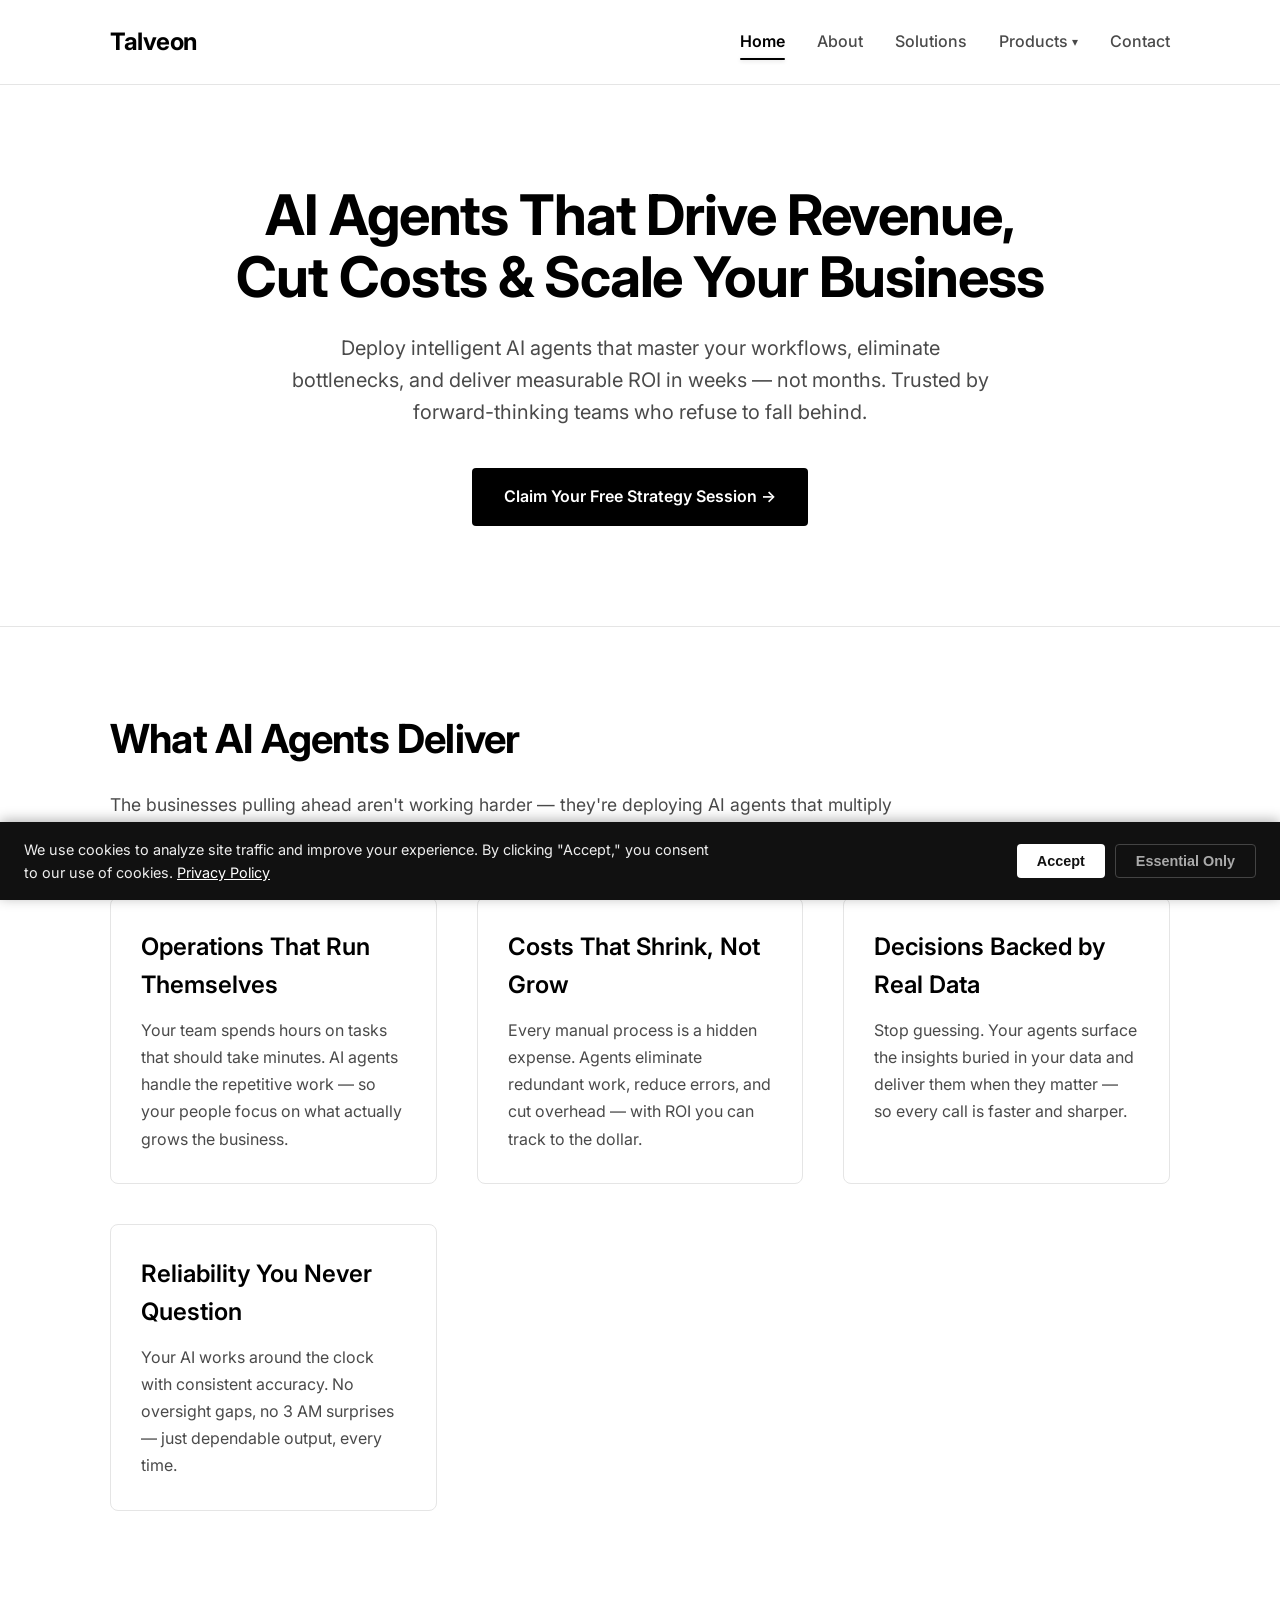
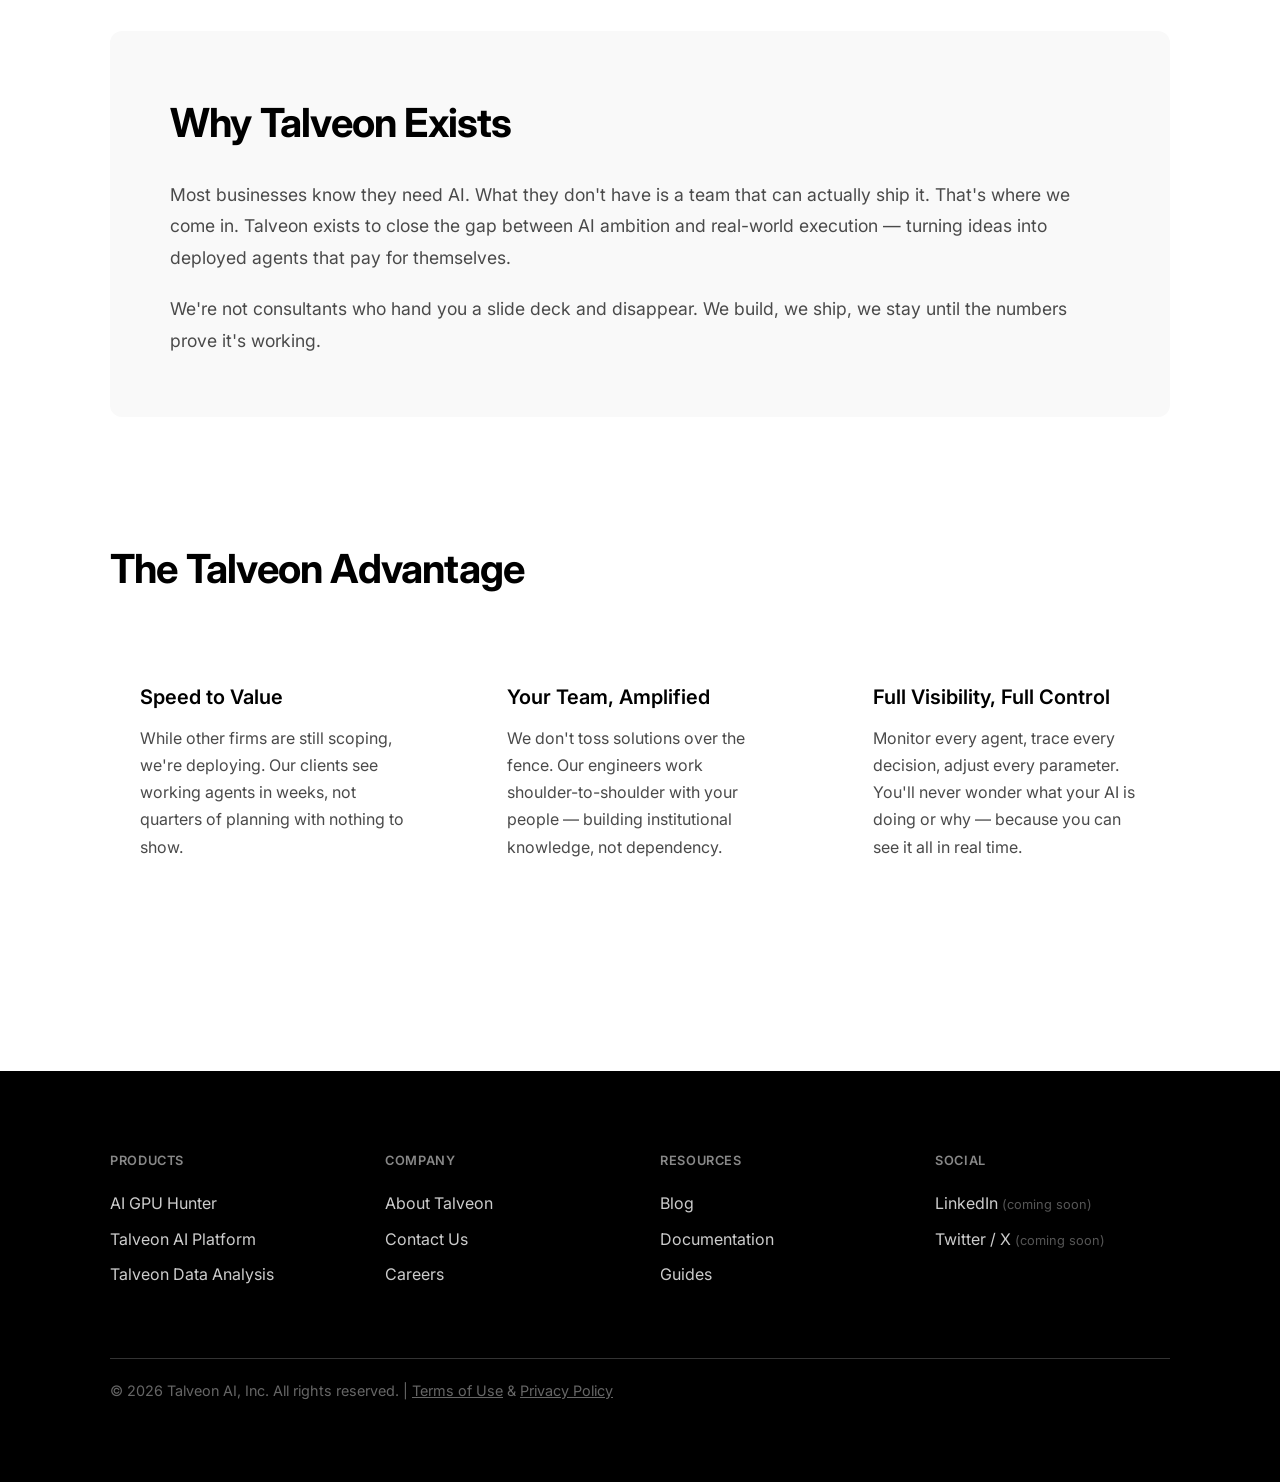
==== index.html @ 8ed1abbb "Pre-copy-rewrite backup: de-duped content, animated nav indicator, dropdown fix, font alignment fix" ====
<!DOCTYPE html>
<html lang="en">
<head>
    <meta charset="UTF-8">
    <meta name="viewport" content="width=device-width, initial-scale=1.0">
    <meta name="theme-color" content="#000000">
    <meta name="color-scheme" content="light">
    <meta name="description" content="Talveon AI builds and deploys intelligent AI agents that automate your workflows, reduce costs, and help your business grow faster.">
    <title>AI Agents for Your Business | Talveon AI</title>

    <!-- Canonical -->
    <link rel="canonical" href="https://talveon.com/">

    <!-- Favicon -->
    <link rel="icon" href="data:image/svg+xml,<svg xmlns='http://www.w3.org/2000/svg' viewBox='0 0 32 32'><rect width='32' height='32' rx='4' fill='%23000'/><text x='50%25' y='72%25' text-anchor='middle' font-family='Inter,sans-serif' font-size='22' font-weight='700' fill='%23fff'>T</text></svg>">

    <!-- Open Graph -->
    <meta property="og:title" content="AI Agents for Your Business | Talveon AI">
    <meta property="og:description" content="Talveon AI builds and deploys intelligent AI agents that automate your workflows, reduce costs, and help your business grow faster.">
    <meta property="og:type" content="website">
    <meta property="og:url" content="https://talveon.com/">
    <meta property="og:image" content="https://talveon.com/og-image.png">
    <meta property="og:site_name" content="Talveon AI">

    <!-- Twitter Card -->
    <meta name="twitter:card" content="summary_large_image">
    <meta name="twitter:title" content="AI Agents for Your Business | Talveon AI">
    <meta name="twitter:description" content="Talveon AI builds and deploys intelligent AI agents that automate your workflows, reduce costs, and help your business grow faster.">
    <meta name="twitter:image" content="https://talveon.com/og-image.png">

    <!-- Fonts (non-blocking) -->
    <link rel="preconnect" href="https://fonts.googleapis.com">
    <link rel="preconnect" href="https://fonts.gstatic.com" crossorigin>
    <link href="https://fonts.googleapis.com/css2?family=Inter:wght@400;500;600;700&display=swap" rel="stylesheet" media="print" onload="this.media='all'">
    <noscript><link href="https://fonts.googleapis.com/css2?family=Inter:wght@400;500;600;700&display=swap" rel="stylesheet"></noscript>

    <link rel="stylesheet" href="styles.css">

    <!-- Schema.org JSON-LD -->
    <script type="application/ld+json">
    {
        "@context": "https://schema.org",
        "@type": "Organization",
        "name": "Talveon AI",
        "url": "https://talveon.com",
        "description": "Talveon AI builds and deploys intelligent AI agents for small and medium-sized businesses.",
        "contactPoint": {
            "@type": "ContactPoint",
            "email": "info@talveon.com",
            "contactType": "customer service"
        },
        "sameAs": [
            "https://linkedin.com/company/talveon",
            "https://x.com/talveon"
        ]
    }
    </script>

    <!-- Google Analytics -->
    <script async src="https://www.googletagmanager.com/gtag/js?id=G-KY8V36QDVS"></script>
    <script>
        window.dataLayer = window.dataLayer || [];
        function gtag(){dataLayer.push(arguments);}
        gtag('js', new Date());
        gtag('config', 'G-KY8V36QDVS');
    </script>
</head>
<body>
    <!-- Navigation -->
    <nav class="navbar">
        <div class="container">
            <div class="nav-wrapper">
                <a class="logo" href="/">Talveon</a>
                <button class="hamburger" id="hamburger" aria-label="Toggle menu" aria-expanded="false">
                    <span></span>
                    <span></span>
                    <span></span>
                </button>
                <ul class="nav-menu" id="nav-menu">
                    <li><a class="active" href="/">Home</a></li>
                    <li><a href="/about">About</a></li>
                    <li><a href="/services">Solutions</a></li>
                    <li class="dropdown">
                        <a href="#" class="dropdown-toggle">Products <span class="dropdown-arrow">▾</span></a>
                        <ul class="dropdown-menu">
                            <li><a href="https://gpuhunter.app" target="_blank" rel="noopener noreferrer">AI GPU Hunter ↗</a></li>
                        </ul>
                    </li>
                    <li><a href="/contact">Contact</a></li>
                </ul>
            </div>
        </div>
    </nav>

    <!-- Hero Section -->
    <header class="hero">
        <div class="container">
            <h1 class="hero-title">AI Agents That Drive Revenue,<br>Cut Costs &amp; Scale Your Business</h1>
            <p class="hero-subtitle">Deploy intelligent AI agents that master your workflows, eliminate bottlenecks, and deliver measurable ROI in weeks — not months. Trusted by forward-thinking teams who refuse to fall behind.</p>
            <a class="cta-button" href="https://calendly.com/jnester-talveon/new-meeting" target="_blank" rel="noopener noreferrer">Claim Your Free Strategy Session →</a>
        </div>
    </header>

    <!-- Main Content -->
    <main class="container">
        <!-- Solutions Section -->
        <section class="section">
            <h2>What AI Agents Deliver</h2>
            <p class="section-intro">The businesses pulling ahead aren't working harder — they're deploying AI agents that multiply what their teams can do.</p>

            <div class="grid">
                <div class="card">
                    <h3>Operations That Run Themselves</h3>
                    <p>Your team spends hours on tasks that should take minutes. AI agents handle the repetitive work — so your people focus on what actually grows the business.</p>
                </div>
                <div class="card">
                    <h3>Costs That Shrink, Not Grow</h3>
                    <p>Every manual process is a hidden expense. Agents eliminate redundant work, reduce errors, and cut overhead — with ROI you can track to the dollar.</p>
                </div>
                <div class="card">
                    <h3>Decisions Backed by Real Data</h3>
                    <p>Stop guessing. Your agents surface the insights buried in your data and deliver them when they matter — so every call is faster and sharper.</p>
                </div>
                <div class="card">
                    <h3>Reliability You Never Question</h3>
                    <p>Your AI works around the clock with consistent accuracy. No oversight gaps, no 3 AM surprises — just dependable output, every time.</p>
                </div>
            </div>
        </section>

        <!-- About Section -->
        <section class="about-section">
            <h2>Why Talveon Exists</h2>
            <p>Most businesses know they need AI. What they don't have is a team that can actually ship it. That's where we come in. Talveon exists to close the gap between AI ambition and real-world execution — turning ideas into deployed agents that pay for themselves.</p>
            <p>We're not consultants who hand you a slide deck and disappear. We build, we ship, we stay until the numbers prove it's working.</p>
        </section>

        <!-- Value Delivery Section -->
        <section class="section">
            <h2>The Talveon Advantage</h2>
            <div class="grid">
                <div class="value-card">
                    <h4>Speed to Value</h4>
                    <p>While other firms are still scoping, we're deploying. Our clients see working agents in weeks, not quarters of planning with nothing to show.</p>
                </div>
                <div class="value-card">
                    <h4>Your Team, Amplified</h4>
                    <p>We don't toss solutions over the fence. Our engineers work shoulder-to-shoulder with your people — building institutional knowledge, not dependency.</p>
                </div>
                <div class="value-card">
                    <h4>Full Visibility, Full Control</h4>
                    <p>Monitor every agent, trace every decision, adjust every parameter. You'll never wonder what your AI is doing or why — because you can see it all in real time.</p>
                </div>
            </div>
        </section>
    </main>

    <!-- Footer -->
    <footer class="footer">
        <div class="container">
            <div class="footer-grid">
                <div class="footer-col">
                    <h4>Products</h4>
                    <ul>
                        <li><a href="https://gpuhunter.app" target="_blank" rel="noopener noreferrer">AI GPU Hunter</a></li>
                        <li><a href="/services">Talveon AI Platform</a></li>
                        <li><a href="/services">Talveon Data Analysis</a></li>
                    </ul>
                </div>
                <div class="footer-col">
                    <h4>Company</h4>
                    <ul>
                        <li><a href="/about">About Talveon</a></li>
                        <li><a href="/contact">Contact Us</a></li>
                        <li><a href="#">Careers</a></li>
                    </ul>
                </div>
                <div class="footer-col">
                    <h4>Resources</h4>
                    <ul>
                        <li><a href="#">Blog</a></li>
                        <li><a href="#">Documentation</a></li>
                        <li><a href="#">Guides</a></li>
                    </ul>
                </div>
                <div class="footer-col">
                    <h4>Social</h4>
                    <ul>
                        <li><span style="color:#ccc;">LinkedIn</span> <span style="color:#555;font-size:0.8em;">(coming soon)</span></li>
                        <li><span style="color:#ccc;">Twitter / X</span> <span style="color:#555;font-size:0.8em;">(coming soon)</span></li>
                    </ul>
                </div>
            </div>
            <div class="footer-bottom">
                &copy; 2026 Talveon AI, Inc. All rights reserved. | <a href="#" style="color:#666;">Terms of Use</a> &amp; <a href="/privacy-policy" style="color:#666;">Privacy Policy</a>
            </div>
        </div>
    </footer>

    <script>
        // Hamburger menu toggle
        const hamburger = document.getElementById('hamburger');
        const navMenu = document.getElementById('nav-menu');

        hamburger.addEventListener('click', () => {
            const isOpen = hamburger.classList.toggle('open');
            navMenu.classList.toggle('open');
            hamburger.setAttribute('aria-expanded', isOpen);
        });

        // Mobile: tap dropdown toggle to open/close
        document.querySelectorAll('.dropdown-toggle').forEach(toggle => {
            toggle.addEventListener('click', (e) => {
                e.preventDefault();
                const dropdown = toggle.closest('.dropdown');
                const isOpen = dropdown.classList.toggle('open');
                // Close other dropdowns
                document.querySelectorAll('.dropdown').forEach(d => {
                    if (d !== dropdown) d.classList.remove('open');
                });
            });
        });
        // Close dropdown when clicking outside
        document.addEventListener('click', (e) => {
            if (!e.target.closest('.dropdown')) {
                document.querySelectorAll('.dropdown').forEach(d => d.classList.remove('open'));
            }
        });

        // Scroll animations
        const observer = new IntersectionObserver((entries) => {
            entries.forEach(entry => {
                if (entry.isIntersecting) {
                    entry.target.classList.add('visible');
                }
            });
        }, { threshold: 0.1 });

        document.querySelectorAll('.card, .value-card, .about-section').forEach(el => {
            el.classList.add('fade-in');
            observer.observe(el);
        });
    </script>
    <!-- Cookie Consent Banner -->
    <div id="cookie-banner" style="display:none;position:fixed;bottom:0;left:0;right:0;background:#111;color:#eee;padding:16px 24px;z-index:9999;align-items:center;justify-content:space-between;flex-wrap:wrap;gap:12px;font-size:0.9rem;box-shadow:0 -2px 12px rgba(0,0,0,0.3);">
        <p style="margin:0;max-width:700px;line-height:1.6;">We use cookies to analyze site traffic and improve your experience. By clicking "Accept," you consent to our use of cookies. <a href="/privacy-policy" style="color:#fff;text-decoration:underline;">Privacy Policy</a></p>
        <div style="display:flex;gap:10px;flex-shrink:0;">
            <button onclick="acceptCookies()" style="background:#fff;color:#111;border:none;padding:8px 20px;border-radius:4px;font-weight:600;cursor:pointer;font-size:0.9rem;">Accept</button>
            <button onclick="declineCookies()" style="background:transparent;color:#aaa;border:1px solid #444;padding:8px 20px;border-radius:4px;font-weight:600;cursor:pointer;font-size:0.9rem;">Essential Only</button>
        </div>
    </div>
    <script>
        function acceptCookies() {
            localStorage.setItem('cookie_consent', 'accepted');
            document.getElementById('cookie-banner').style.display = 'none';
        }
        function declineCookies() {
            localStorage.setItem('cookie_consent', 'declined');
            document.getElementById('cookie-banner').style.display = 'none';
        }
        (function() {
            var consent = localStorage.getItem('cookie_consent');
            if (!consent) {
                document.getElementById('cookie-banner').style.display = 'flex';
            }
        })();
    </script>
    <script>
    // Animated nav indicator
    (function() {
        var navMenu = document.getElementById('nav-menu');
        if (!navMenu || window.matchMedia('(max-width: 768px)').matches) return;

        var indicator = document.createElement('span');
        indicator.className = 'nav-indicator';
        navMenu.appendChild(indicator);

        var activeLink = navMenu.querySelector('a.active');
        var navLinks = navMenu.querySelectorAll('li > a:not(.dropdown-toggle)');

        function moveIndicator(el, animate) {
            if (!el) return;
            var menuRect = navMenu.getBoundingClientRect();
            var linkRect = el.getBoundingClientRect();
            if (animate === false) {
                indicator.style.transition = 'none';
                indicator.offsetHeight;
            }
            indicator.style.left = (linkRect.left - menuRect.left) + 'px';
            indicator.style.width = linkRect.width + 'px';
            indicator.style.opacity = '1';
            if (animate === false) {
                indicator.offsetHeight;
                indicator.style.transition = '';
            }
        }

        // Fade in on load
        if (activeLink) {
            moveIndicator(activeLink, false);
            indicator.style.opacity = '0';
            requestAnimationFrame(function() {
                requestAnimationFrame(function() {
                    indicator.style.transition = 'opacity 0.6s ease, left 0.55s cubic-bezier(0.22,0.61,0.36,1), width 0.55s cubic-bezier(0.22,0.61,0.36,1)';
                    indicator.style.opacity = '1';
                    setTimeout(function() {
                        indicator.style.transition = '';
                    }, 600);
                });
            });
        }

        // Hover: slide to hovered link (skip dropdown items)
        navLinks.forEach(function(link) {
            if (link.closest('.dropdown')) return;
            link.addEventListener('mouseenter', function() { moveIndicator(link, true); });
        });

        // Mouse leaves entire nav: return to active
        navMenu.addEventListener('mouseleave', function() {
            if (activeLink) {
                moveIndicator(activeLink, true);
            } else {
                indicator.style.opacity = '0';
            }
        });

        // Click: slide to clicked link, delay navigation
        navLinks.forEach(function(link) {
            if (link.getAttribute('target') === '_blank') return;
            if (link.classList.contains('dropdown-toggle')) return;
            if (link.closest('.dropdown')) return;
            var href = link.getAttribute('href');
            if (!href || href === '#') return;

            link.addEventListener('click', function(e) {
                e.preventDefault();
                moveIndicator(link, true);
                setTimeout(function() { window.location.href = href; }, 400);
            });
        });

        // Recalculate after fonts load (prevents misalignment)
        if (document.fonts && document.fonts.ready) {
            document.fonts.ready.then(function() {
                if (activeLink) moveIndicator(activeLink, false);
            });
        }
        window.addEventListener('load', function() {
            if (activeLink) moveIndicator(activeLink, false);
        });

        // Handle resize: recalculate position
        window.addEventListener('resize', function() {
            if (window.innerWidth <= 768) {
                indicator.style.display = 'none';
            } else {
                indicator.style.display = '';
                if (activeLink) moveIndicator(activeLink, false);
            }
        });
    })();
    </script>
</body>
</html>
---- styles.css ----
/* Reset and Base Styles */
* {
    margin: 0;
    padding: 0;
    box-sizing: border-box;
}

:root {
    --primary-black: #000000;
    --text-gray: #4a4a4a;
    --bg-light: #f9f9f9;
    --border-color: #e5e5e5;
    --white: #ffffff;
}

html {
    overflow-x: hidden; /* prevent horizontal scroll on mobile */
    -webkit-text-size-adjust: 100%; /* prevent iOS font scaling on rotation */
    text-size-adjust: 100%;
}

body {
    font-family: 'Inter', -apple-system, BlinkMacSystemFont, "Segoe UI", Roboto, 'Helvetica Neue', Arial, sans-serif;
    line-height: 1.6;
    color: var(--primary-black);
    background-color: var(--white);
    margin: 0;
    padding: 0;
    overflow-x: hidden;
    overflow-wrap: break-word; /* prevent long words overflowing */
    word-break: break-word;
}

.container {
    max-width: 1100px;
    margin: 0 auto;
    padding: 0 20px;
}

/* ─── Navigation ─────────────────────────────────────────── */
.navbar {
    background-color: var(--white);
    border-bottom: 1px solid var(--border-color);
    position: -webkit-sticky; /* iOS Safari */
    position: sticky;
    top: 0;
    z-index: 100;
}

.nav-wrapper {
    display: flex;
    justify-content: space-between;
    align-items: center;
    padding: 20px 0;
    position: relative;
}

.logo {
    font-size: 1.5rem;
    font-weight: 700;
    color: var(--primary-black);
    text-decoration: none;
    letter-spacing: -0.02em;
}

.nav-menu {
    display: flex;
    list-style: none;
    gap: 2rem;
    align-items: center;
    margin: 0;
    padding: 0;
}

.nav-menu a {
    color: var(--text-gray);
    text-decoration: none;
    font-weight: 500;
    transition: color 0.3s;
    min-height: 44px; /* minimum touch target */
    display: flex;
    align-items: center;
}

.nav-menu a:hover {
    color: var(--primary-black);
}

.nav-menu a.active {
    color: var(--primary-black);
    font-weight: 600;
}

.nav-menu {
    position: relative;
}

.nav-indicator {
    position: absolute;
    bottom: 4px;
    height: 2.5px;
    background: var(--primary-black);
    border-radius: 2px;
    box-shadow: 0 1px 4px rgba(0, 0, 0, 0.15);
    transition: left 0.55s cubic-bezier(0.22, 0.61, 0.36, 1),
                width 0.55s cubic-bezier(0.22, 0.61, 0.36, 1),
                opacity 0.5s ease;
    opacity: 0;
    pointer-events: none;
}

/* ─── Products Dropdown ──────────────────────────────────── */
.dropdown {
    position: relative;
}

.dropdown-toggle {
    display: flex;
    align-items: center;
    gap: 4px;
    cursor: pointer;
}

.dropdown-arrow {
    font-size: 0.75em;
    transition: transform 0.2s ease;
    display: inline-block;
}

.dropdown:hover .dropdown-arrow {
    transform: rotate(180deg);
}

.dropdown-menu {
    display: none;
    position: absolute;
    top: calc(100% + 12px);
    left: 50%;
    transform: translateX(-50%);
    background: var(--white);
    border: 1px solid var(--border-color);
    border-radius: 8px;
    min-width: 200px;
    box-shadow: 0 8px 24px rgba(0, 0, 0, 0.1);
    z-index: 200;
    padding: 8px 0;
    list-style: none;
}

/* Invisible bridge so mouse can travel from trigger to menu */
.dropdown::after {
    content: '';
    position: absolute;
    top: 100%;
    left: 0;
    right: 0;
    height: 16px;
    display: none;
}

.dropdown:hover::after,
.dropdown.open::after {
    display: block;
}

.dropdown:hover .dropdown-menu,
.dropdown.open .dropdown-menu {
    display: block;
}

.dropdown-menu li {
    padding: 0;
}

.dropdown-menu a {
    display: block;
    padding: 10px 18px;
    color: var(--text-gray);
    text-decoration: none;
    font-size: 0.95rem;
    font-weight: 500;
    transition: background 0.2s, color 0.2s;
    white-space: nowrap;
}

.dropdown-menu a:hover {
    background: var(--bg-light);
    color: var(--primary-black);
}

/* ─── Hamburger ──────────────────────────────────────────── */
.hamburger {
    display: none;
    flex-direction: column;
    gap: 5px;
    background: none;
    border: none;
    cursor: pointer;
    padding: 6px 4px;
    z-index: 101;
}

.hamburger span {
    display: block;
    width: 24px;
    height: 2px;
    background: var(--primary-black);
    border-radius: 2px;
    transition: all 0.3s ease;
}

.hamburger.open span:nth-child(1) {
    transform: rotate(45deg) translate(5px, 5px);
}

.hamburger.open span:nth-child(2) {
    opacity: 0;
}

.hamburger.open span:nth-child(3) {
    transform: rotate(-45deg) translate(5px, -5px);
}

/* ─── Hero Section ───────────────────────────────────────── */
.hero {
    padding: 100px 20px;
    text-align: center;
    background-color: var(--white);
    border-bottom: 1px solid var(--border-color);
}

.hero-title {
    font-size: 3.5rem;
    font-weight: 700;
    margin-bottom: 24px;
    letter-spacing: -0.02em;
    line-height: 1.1;
}

.hero-subtitle {
    font-size: 1.25rem;
    color: var(--text-gray);
    max-width: 700px;
    margin: 0 auto 40px;
    line-height: 1.6;
}

/* ─── Buttons ────────────────────────────────────────────── */
.cta-button {
    background: var(--primary-black);
    color: white;
    padding: 16px 32px;
    text-decoration: none;
    border-radius: 4px;
    font-weight: 600;
    display: inline-block;
    transition: opacity 0.3s;
}

.cta-button:hover {
    opacity: 0.8;
}

.btn {
    display: inline-block;
    padding: 12px 30px;
    border-radius: 4px;
    text-decoration: none;
    font-weight: 600;
    transition: opacity 0.3s;
    border: 2px solid transparent;
}

.btn-primary {
    background-color: var(--primary-black);
    color: var(--white);
}

.btn-primary:hover {
    opacity: 0.85;
}

.btn-secondary {
    background-color: transparent;
    color: var(--primary-black);
    border-color: var(--primary-black);
}

.btn-secondary:hover {
    background-color: var(--primary-black);
    color: var(--white);
}

/* ─── Sections ───────────────────────────────────────────── */
.section {
    padding: 80px 0;
}

.section h2 {
    font-size: 2.5rem;
    font-weight: 700;
    margin-bottom: 20px;
    letter-spacing: -0.02em;
}

.section-intro {
    font-size: 1.1rem;
    color: var(--text-gray);
    margin-bottom: 50px;
    max-width: 800px;
}

/* ─── Grid Layout ────────────────────────────────────────── */
.grid {
    display: grid;
    grid-template-columns: repeat(auto-fit, minmax(250px, 1fr));
    gap: 40px;
    margin-top: 50px;
}

/* ─── Cards ──────────────────────────────────────────────── */
.card {
    padding: 30px;
    border: 1px solid var(--border-color);
    border-radius: 8px;
    background: white;
    transition: box-shadow 0.3s, transform 0.3s;
}

.card:hover {
    box-shadow: 0 4px 20px rgba(0, 0, 0, 0.09);
    transform: translateY(-2px);
}

.card h3 {
    margin-top: 0;
    font-size: 1.5rem;
    font-weight: 600;
    margin-bottom: 12px;
}

.card p {
    color: var(--text-gray);
    line-height: 1.7;
}

.value-card {
    padding: 30px;
    border-radius: 8px;
    transition: box-shadow 0.3s, transform 0.3s;
}

.value-card:hover {
    box-shadow: 0 4px 20px rgba(0, 0, 0, 0.09);
    transform: translateY(-2px);
}

.value-card h4 {
    font-size: 1.25rem;
    font-weight: 600;
    margin-bottom: 12px;
}

.value-card p {
    color: var(--text-gray);
    line-height: 1.7;
}

/* ─── About Section ──────────────────────────────────────── */
.about-section {
    background-color: var(--bg-light);
    border-radius: 12px;
    padding: 60px;
    margin: 40px 0;
}

.about-section h2 {
    font-size: 2.5rem;
    font-weight: 700;
    margin-bottom: 24px;
    letter-spacing: -0.02em;
}

.about-section p {
    font-size: 1.1rem;
    color: var(--text-gray);
    line-height: 1.8;
    margin-bottom: 20px;
}

.about-section p:last-child {
    margin-bottom: 0;
}

/* ─── Content Cards ──────────────────────────────────────── */
.content-card {
    background-color: var(--white);
    padding: 2rem;
    border-radius: 8px;
    border: 1px solid var(--border-color);
}

.content-card h3 {
    font-size: 1.5rem;
    margin-bottom: 1rem;
    font-weight: 600;
}

.content-card p {
    color: var(--text-gray);
    line-height: 1.7;
}

/* ─── Form Styles ────────────────────────────────────────── */
.form-group {
    margin-bottom: 1.5rem;
}

.form-group label {
    display: block;
    margin-bottom: 0.5rem;
    font-weight: 600;
    color: var(--primary-black);
}

.form-group input,
.form-group textarea,
.form-group select {
    width: 100%;
    padding: 12px;
    border: 1px solid var(--border-color);
    border-radius: 4px;
    font-size: 16px; /* must be 16px+ to prevent iOS auto-zoom */
    font-family: inherit;
    background-color: var(--white);
    transition: border-color 0.2s;
}

.form-group input,
.form-group textarea {
    -webkit-appearance: none; /* consistent cross-browser rendering */
    appearance: none;
}

/* Custom select arrow for cross-browser consistency */
.form-group select {
    background-image: url("data:image/svg+xml,%3Csvg xmlns='http://www.w3.org/2000/svg' width='12' height='8' viewBox='0 0 12 8'%3E%3Cpath fill='%234a4a4a' d='M6 8L0 0h12z'/%3E%3C/svg%3E");
    background-repeat: no-repeat;
    background-position: right 12px center;
    padding-right: 36px;
    -webkit-appearance: none;
    appearance: none;
    cursor: pointer;
}

.form-group textarea {
    min-height: 150px;
    resize: vertical;
}

.form-group input:focus,
.form-group textarea:focus,
.form-group select:focus {
    outline: none;
    border-color: var(--primary-black);
    box-shadow: 0 0 0 3px rgba(0, 0, 0, 0.06);
}

/* ─── Footer ─────────────────────────────────────────────── */
.footer {
    background: var(--primary-black);
    color: white;
    padding: 80px 0;
    padding-bottom: calc(80px + env(safe-area-inset-bottom)); /* iOS home bar */
    margin-top: 100px;
}

.footer-grid {
    display: grid;
    grid-template-columns: repeat(4, 1fr);
    gap: 40px;
}

.footer-col h4 {
    color: #888;
    text-transform: uppercase;
    font-size: 0.8rem;
    margin-bottom: 20px;
    font-weight: 600;
    letter-spacing: 0.05em;
}

.footer-col ul {
    list-style: none;
    padding: 0;
}

.footer-col li {
    margin-bottom: 10px;
    color: #ccc;
}

.footer-col a {
    color: #ccc;
    text-decoration: none;
    transition: color 0.3s;
}

.footer-col a:hover {
    color: var(--white);
}

.footer-bottom {
    margin-top: 60px;
    padding-top: 20px;
    border-top: 1px solid #333;
    font-size: 0.9rem;
    color: #666;
}

/* ─── Scroll Animations ──────────────────────────────────── */
.fade-in {
    opacity: 0;
    transform: translateY(24px);
    transition: opacity 0.6s ease, transform 0.6s ease;
}

.fade-in.visible {
    opacity: 1;
    transform: translateY(0);
}

/* ─── Responsive: Tablet ─────────────────────────────────── */
@media (max-width: 768px) {
    /* Show hamburger, hide desktop nav */
    .hamburger {
        display: flex;
    }

    .nav-menu {
        display: none;
        flex-direction: column;
        position: absolute;
        top: 100%;
        left: -20px;
        right: -20px;
        background: var(--white);
        border-top: 1px solid var(--border-color);
        border-bottom: 1px solid var(--border-color);
        padding: 16px 24px;
        gap: 0.75rem;
        box-shadow: 0 6px 16px rgba(0, 0, 0, 0.07);
        z-index: 99;
    }

    .nav-menu.open {
        display: flex;
    }

    /* Mobile dropdown */
    .dropdown-menu {
        position: static;
        transform: none;
        box-shadow: none;
        border: none;
        border-left: 2px solid var(--border-color);
        border-radius: 0;
        padding: 4px 0 4px 12px;
        margin-top: 4px;
        display: none;
    }

    .dropdown.open .dropdown-menu {
        display: block;
    }

    .dropdown-toggle {
        justify-content: space-between;
        width: 100%;
    }

    .nav-indicator {
        display: none !important;
    }

    .nav-menu a.active {
        border-left: 2px solid var(--primary-black);
        padding-left: 10px;
    }

    .hero-title {
        font-size: 2.5rem;
    }

    .hero-subtitle {
        font-size: 1.1rem;
    }

    .section h2 {
        font-size: 2rem;
    }

    .grid {
        grid-template-columns: 1fr;
    }

    .footer-grid {
        grid-template-columns: repeat(2, 1fr);
    }

    .about-section {
        padding: 40px 30px;
    }
}

/* ─── Responsive: Mobile ─────────────────────────────────── */
@media (max-width: 480px) {
    .hero {
        padding: 60px 20px;
    }

    .hero-title {
        font-size: 2rem;
    }

    .footer-grid {
        grid-template-columns: 1fr;
    }

    .about-section {
        padding: 30px 20px;
    }

    /* Full-width CTA on small phones */
    .cta-button {
        display: block;
        width: 100%;
        text-align: center;
        padding: 16px 20px;
    }

    /* Prevent grid minmax overflow */
    .grid {
        grid-template-columns: 1fr;
        gap: 24px;
    }
}

/* ─── Responsive: Small Mobile (320px) ──────────────────── */
@media (max-width: 360px) {
    .hero-title {
        font-size: 1.75rem;
    }

    .section h2 {
        font-size: 1.75rem;
    }

    .about-section h2 {
        font-size: 1.75rem;
    }

    .container {
        padding: 0 16px;
    }

    .card,
    .value-card {
        padding: 20px;
    }

    .btn {
        padding: 10px 20px;
        font-size: 0.95rem;
    }
}

/* ─── iOS Safe Area Support ──────────────────────────────── */
@supports (padding: env(safe-area-inset-bottom)) {
    .navbar {
        padding-left: env(safe-area-inset-left);
        padding-right: env(safe-area-inset-right);
    }
}
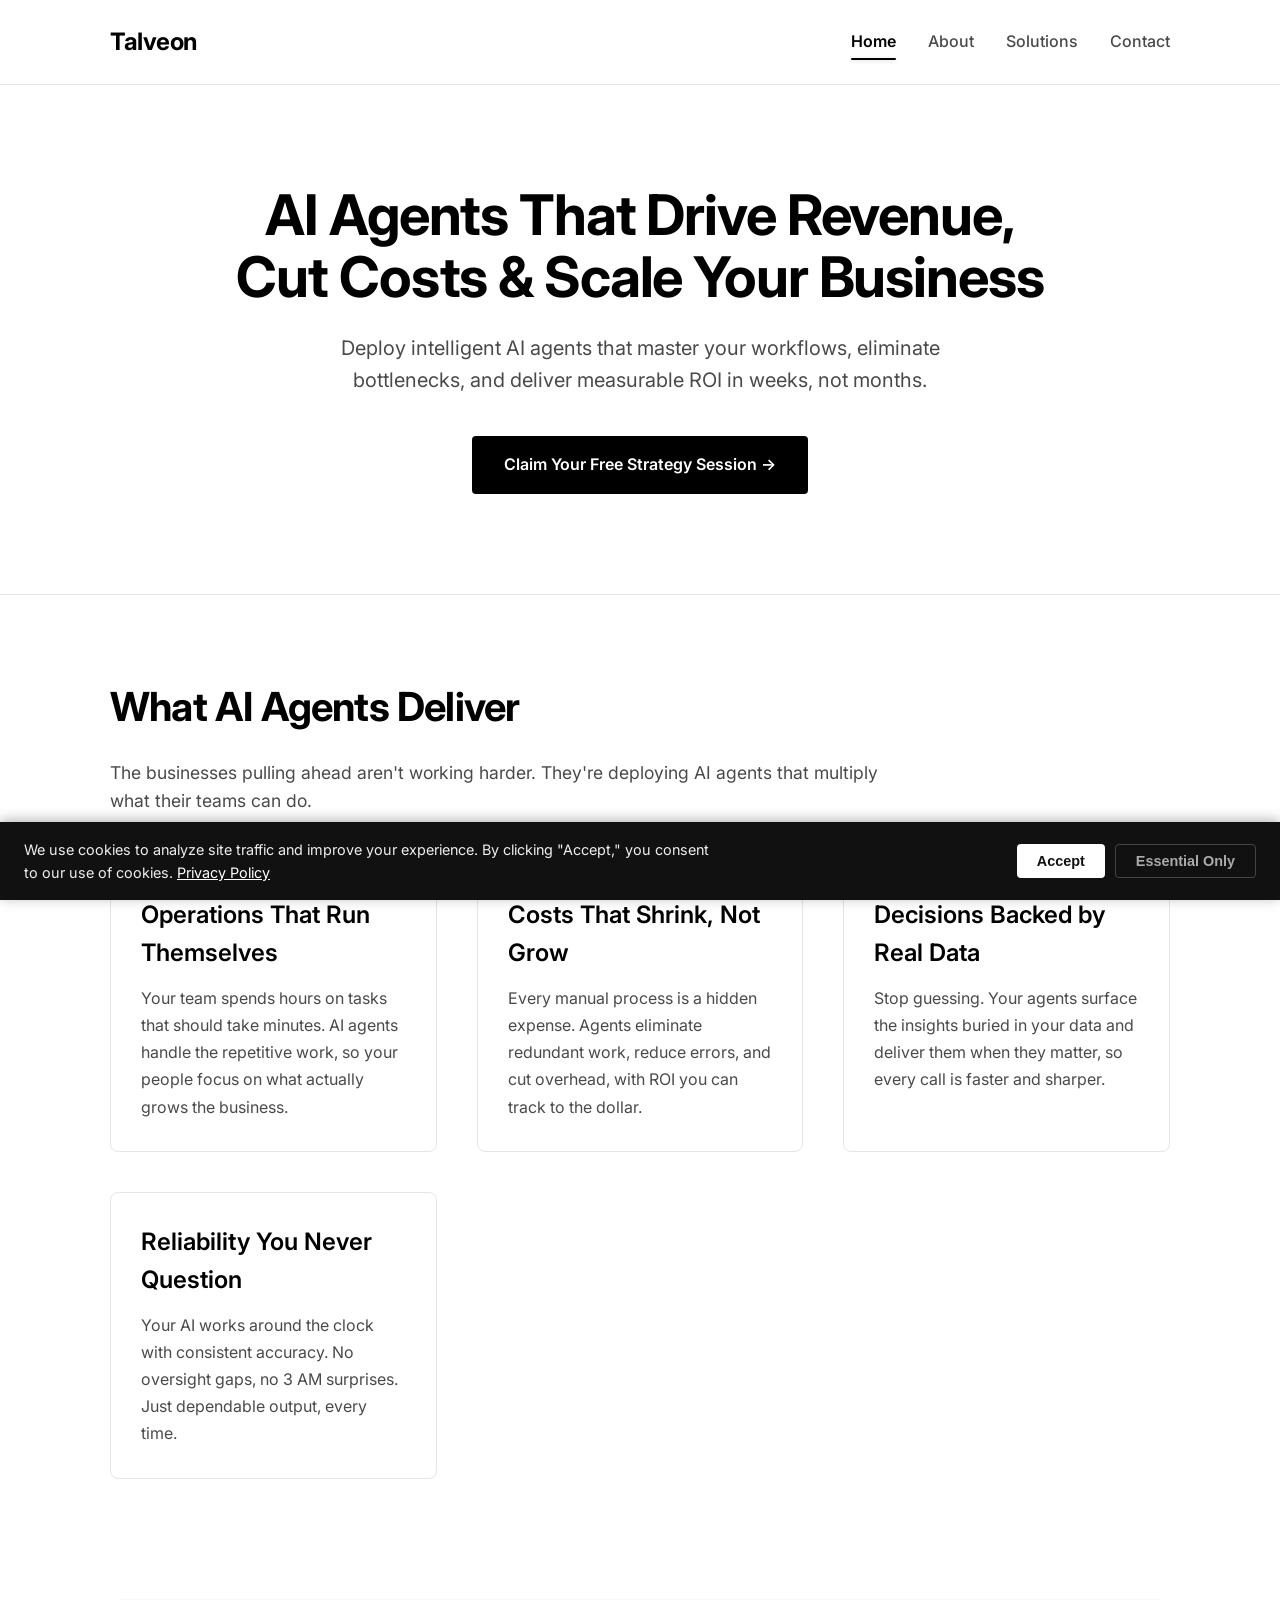
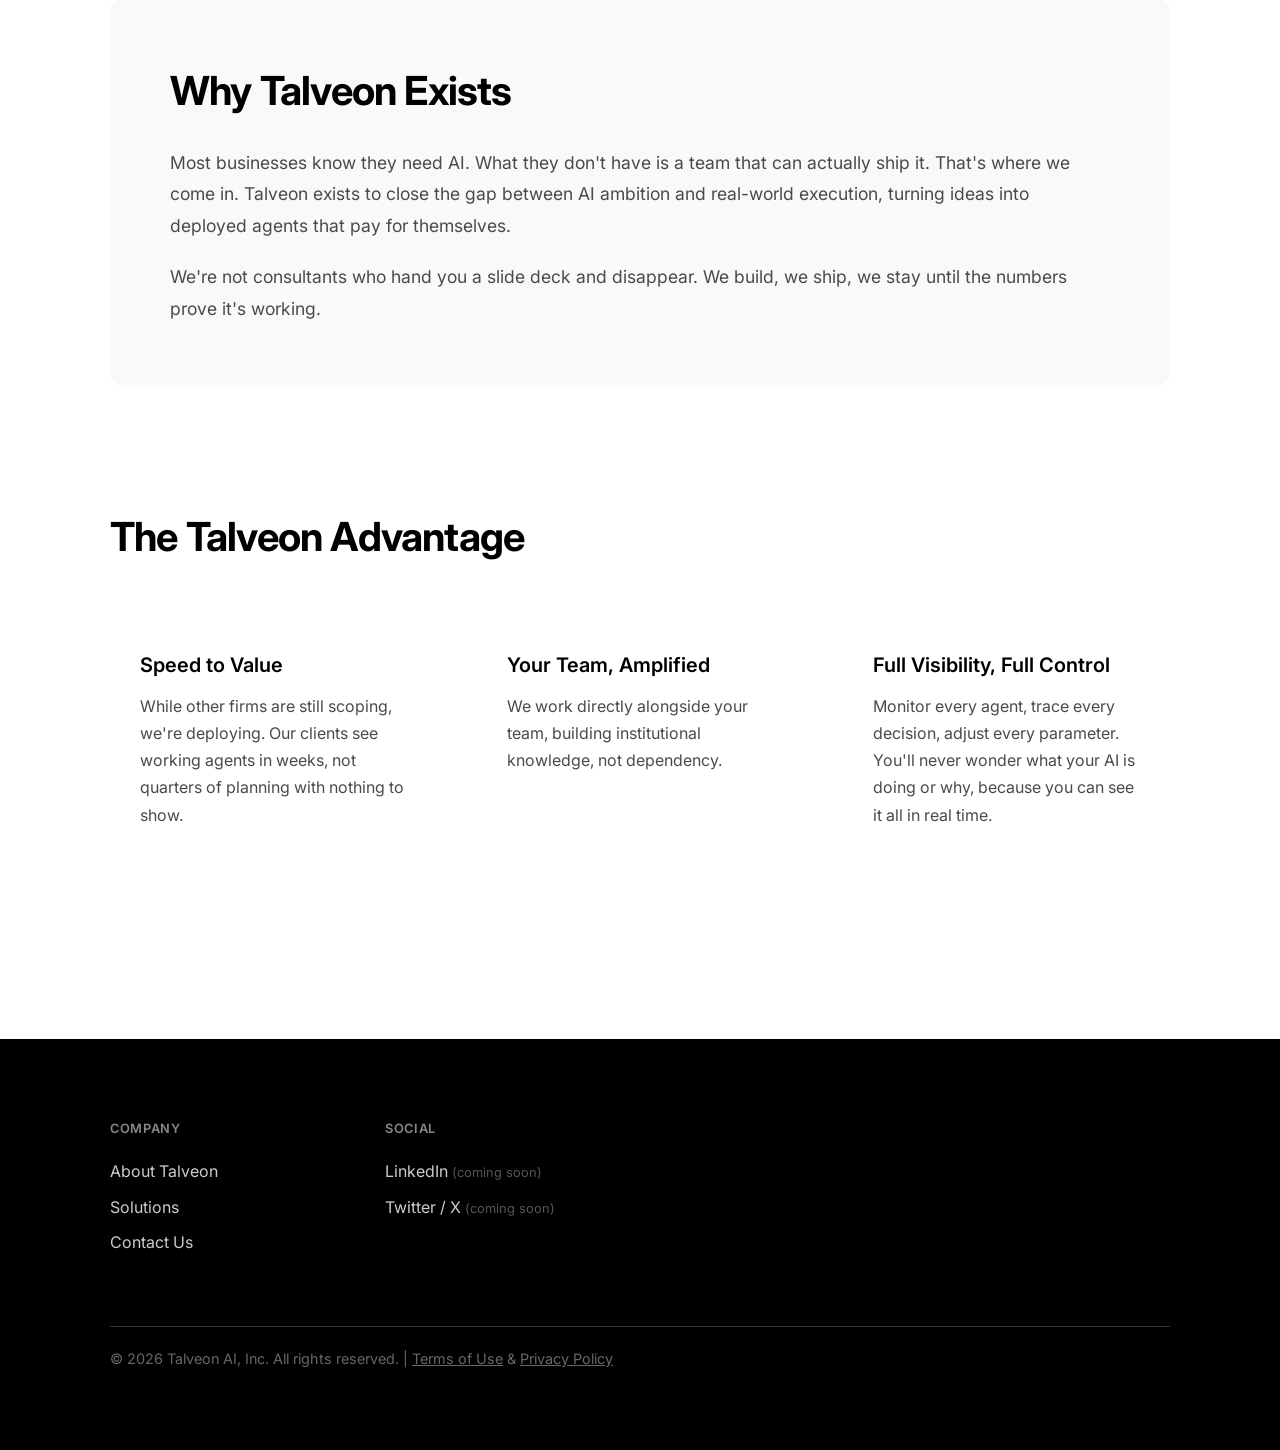
==== commit a62b0a5f: "Major copy overhaul: We voice, remove fake products/resources, strip em dashes, simplify nav/footer" ====
--- a/index.html
+++ b/index.html
@@ -80,12 +80,6 @@
                     <li><a class="active" href="/">Home</a></li>
                     <li><a href="/about">About</a></li>
                     <li><a href="/services">Solutions</a></li>
-                    <li class="dropdown">
-                        <a href="#" class="dropdown-toggle">Products <span class="dropdown-arrow">▾</span></a>
-                        <ul class="dropdown-menu">
-                            <li><a href="https://gpuhunter.app" target="_blank" rel="noopener noreferrer">AI GPU Hunter ↗</a></li>
-                        </ul>
-                    </li>
                     <li><a href="/contact">Contact</a></li>
                 </ul>
             </div>
@@ -96,7 +90,7 @@
     <header class="hero">
         <div class="container">
             <h1 class="hero-title">AI Agents That Drive Revenue,<br>Cut Costs &amp; Scale Your Business</h1>
-            <p class="hero-subtitle">Deploy intelligent AI agents that master your workflows, eliminate bottlenecks, and deliver measurable ROI in weeks — not months. Trusted by forward-thinking teams who refuse to fall behind.</p>
+            <p class="hero-subtitle">Deploy intelligent AI agents that master your workflows, eliminate bottlenecks, and deliver measurable ROI in weeks, not months.</p>
             <a class="cta-button" href="https://calendly.com/jnester-talveon/new-meeting" target="_blank" rel="noopener noreferrer">Claim Your Free Strategy Session →</a>
         </div>
     </header>
@@ -106,24 +100,24 @@
         <!-- Solutions Section -->
         <section class="section">
             <h2>What AI Agents Deliver</h2>
-            <p class="section-intro">The businesses pulling ahead aren't working harder — they're deploying AI agents that multiply what their teams can do.</p>
+            <p class="section-intro">The businesses pulling ahead aren't working harder. They're deploying AI agents that multiply what their teams can do.</p>
 
             <div class="grid">
                 <div class="card">
                     <h3>Operations That Run Themselves</h3>
-                    <p>Your team spends hours on tasks that should take minutes. AI agents handle the repetitive work — so your people focus on what actually grows the business.</p>
+                    <p>Your team spends hours on tasks that should take minutes. AI agents handle the repetitive work, so your people focus on what actually grows the business.</p>
                 </div>
                 <div class="card">
                     <h3>Costs That Shrink, Not Grow</h3>
-                    <p>Every manual process is a hidden expense. Agents eliminate redundant work, reduce errors, and cut overhead — with ROI you can track to the dollar.</p>
+                    <p>Every manual process is a hidden expense. Agents eliminate redundant work, reduce errors, and cut overhead, with ROI you can track to the dollar.</p>
                 </div>
                 <div class="card">
                     <h3>Decisions Backed by Real Data</h3>
-                    <p>Stop guessing. Your agents surface the insights buried in your data and deliver them when they matter — so every call is faster and sharper.</p>
+                    <p>Stop guessing. Your agents surface the insights buried in your data and deliver them when they matter, so every call is faster and sharper.</p>
                 </div>
                 <div class="card">
                     <h3>Reliability You Never Question</h3>
-                    <p>Your AI works around the clock with consistent accuracy. No oversight gaps, no 3 AM surprises — just dependable output, every time.</p>
+                    <p>Your AI works around the clock with consistent accuracy. No oversight gaps, no 3 AM surprises. Just dependable output, every time.</p>
                 </div>
             </div>
         </section>
@@ -131,7 +125,7 @@
         <!-- About Section -->
         <section class="about-section">
             <h2>Why Talveon Exists</h2>
-            <p>Most businesses know they need AI. What they don't have is a team that can actually ship it. That's where we come in. Talveon exists to close the gap between AI ambition and real-world execution — turning ideas into deployed agents that pay for themselves.</p>
+            <p>Most businesses know they need AI. What they don't have is a team that can actually ship it. That's where we come in. Talveon exists to close the gap between AI ambition and real-world execution, turning ideas into deployed agents that pay for themselves.</p>
             <p>We're not consultants who hand you a slide deck and disappear. We build, we ship, we stay until the numbers prove it's working.</p>
         </section>
 
@@ -145,11 +139,11 @@
                 </div>
                 <div class="value-card">
                     <h4>Your Team, Amplified</h4>
-                    <p>We don't toss solutions over the fence. Our engineers work shoulder-to-shoulder with your people — building institutional knowledge, not dependency.</p>
+                    <p>We work directly alongside your team, building institutional knowledge, not dependency.</p>
                 </div>
                 <div class="value-card">
                     <h4>Full Visibility, Full Control</h4>
-                    <p>Monitor every agent, trace every decision, adjust every parameter. You'll never wonder what your AI is doing or why — because you can see it all in real time.</p>
+                    <p>Monitor every agent, trace every decision, adjust every parameter. You'll never wonder what your AI is doing or why, because you can see it all in real time.</p>
                 </div>
             </div>
         </section>
@@ -160,27 +154,11 @@
         <div class="container">
             <div class="footer-grid">
                 <div class="footer-col">
-                    <h4>Products</h4>
-                    <ul>
-                        <li><a href="https://gpuhunter.app" target="_blank" rel="noopener noreferrer">AI GPU Hunter</a></li>
-                        <li><a href="/services">Talveon AI Platform</a></li>
-                        <li><a href="/services">Talveon Data Analysis</a></li>
-                    </ul>
-                </div>
-                <div class="footer-col">
                     <h4>Company</h4>
                     <ul>
                         <li><a href="/about">About Talveon</a></li>
+                        <li><a href="/services">Solutions</a></li>
                         <li><a href="/contact">Contact Us</a></li>
-                        <li><a href="#">Careers</a></li>
-                    </ul>
-                </div>
-                <div class="footer-col">
-                    <h4>Resources</h4>
-                    <ul>
-                        <li><a href="#">Blog</a></li>
-                        <li><a href="#">Documentation</a></li>
-                        <li><a href="#">Guides</a></li>
                     </ul>
                 </div>
                 <div class="footer-col">
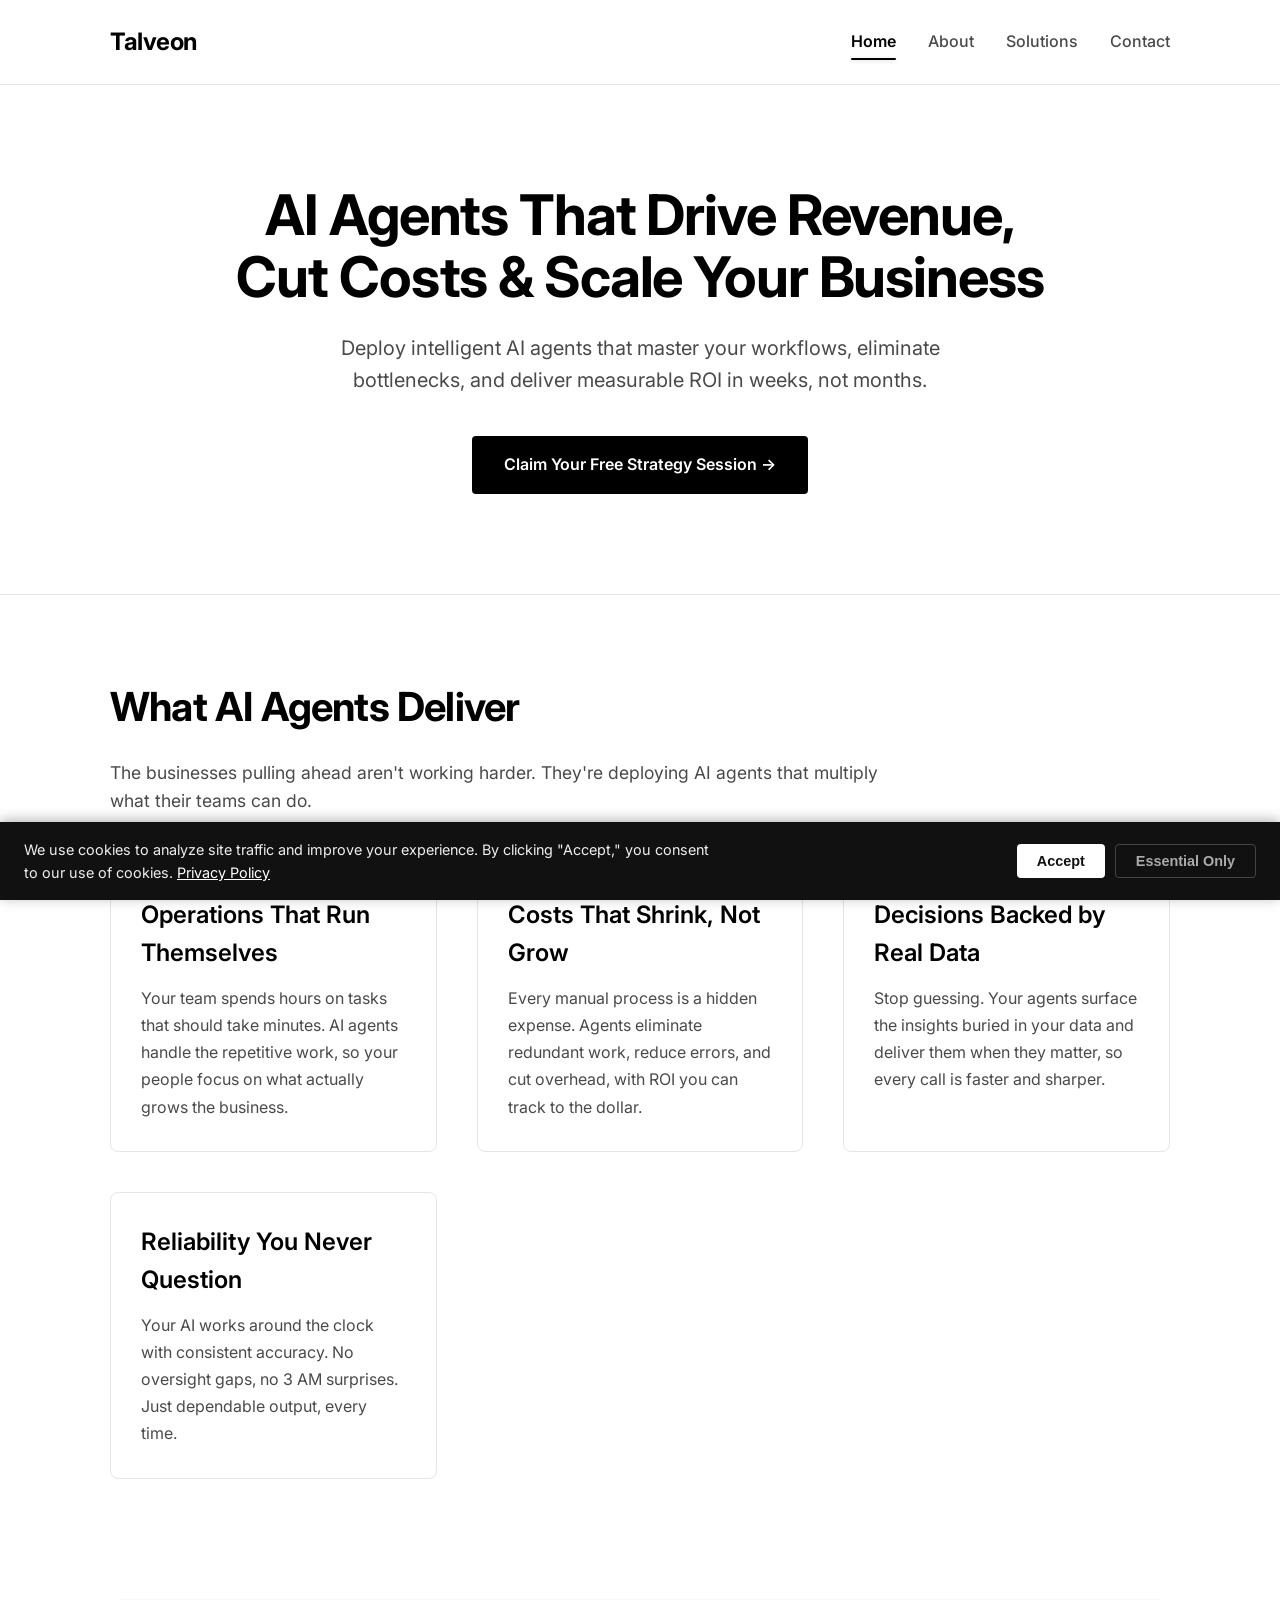
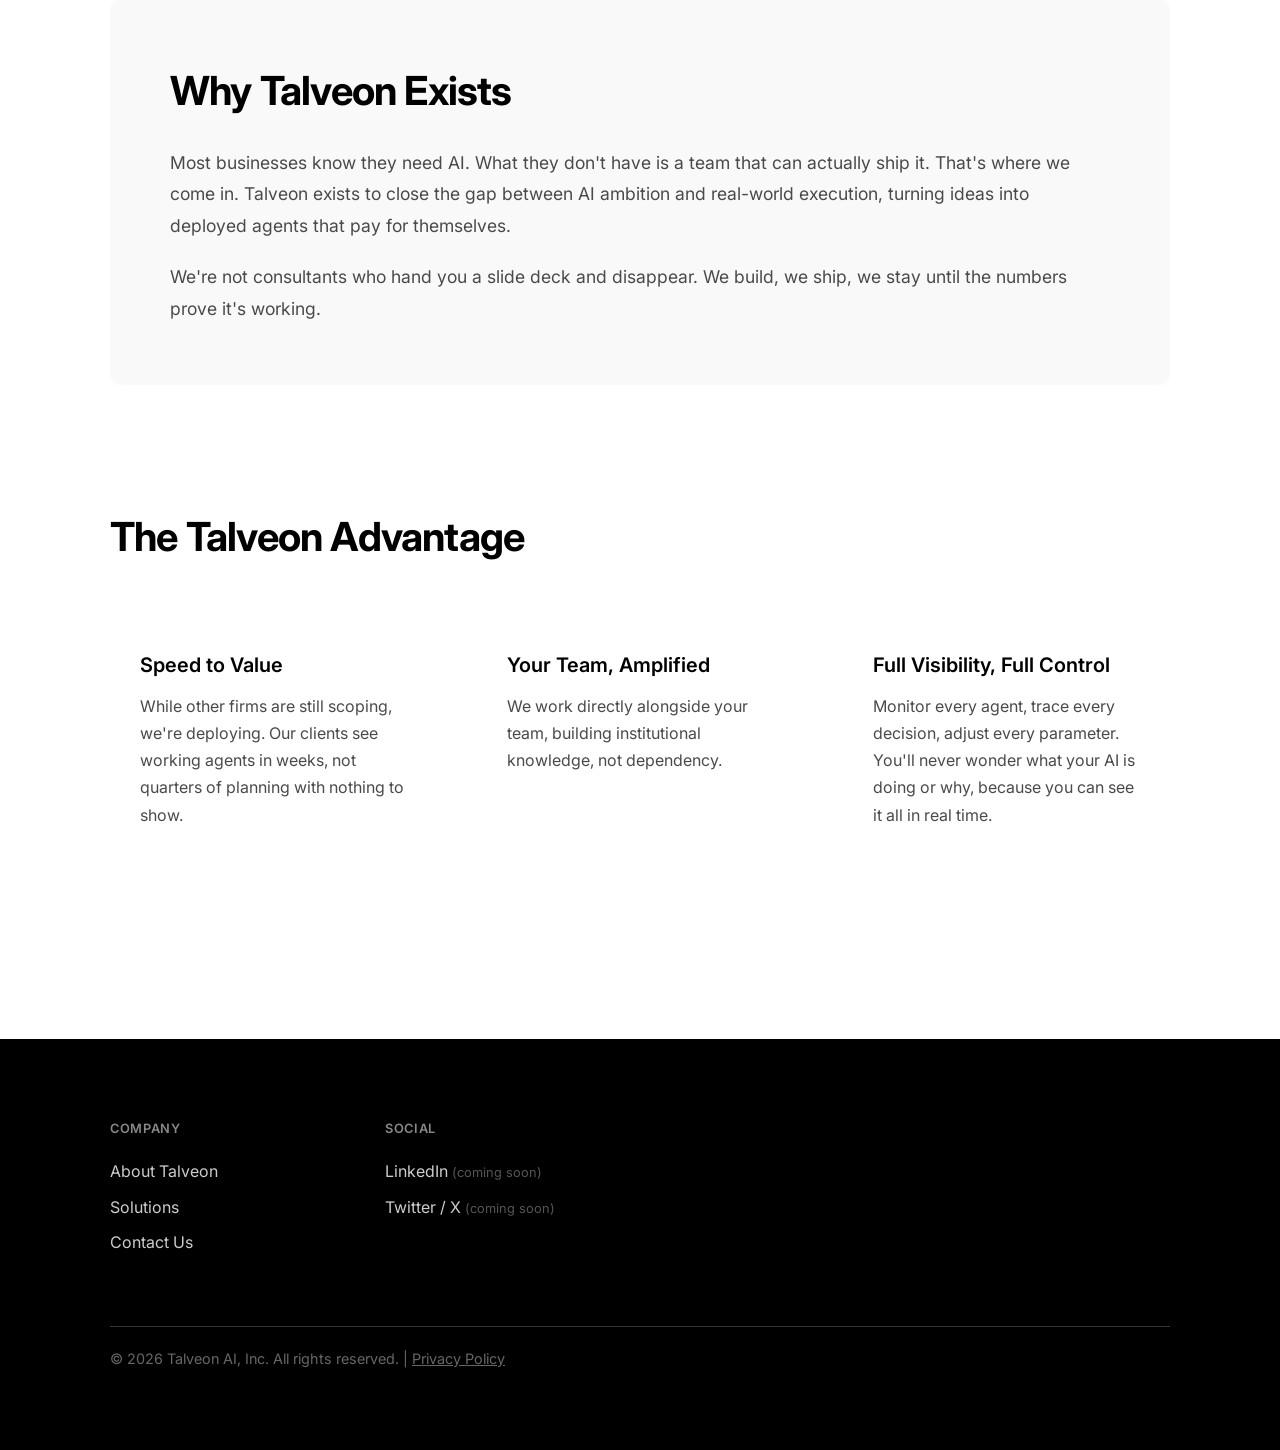
==== commit f885c671: "Pre-launch audit: fix GA4 tracking, consent-aware analytics, sitemap, robots.txt, og-image, privacy " ====
--- a/index.html
+++ b/index.html
@@ -49,20 +49,28 @@
             "email": "info@talveon.com",
             "contactType": "customer service"
         },
-        "sameAs": [
-            "https://linkedin.com/company/talveon",
-            "https://x.com/talveon"
-        ]
+        "sameAs": []
     }
     </script>
 
-    <!-- Google Analytics -->
-    <script async src="https://www.googletagmanager.com/gtag/js?id=G-KY8V36QDVS"></script>
+    <!-- Google Analytics (consent-aware) -->
     <script>
         window.dataLayer = window.dataLayer || [];
         function gtag(){dataLayer.push(arguments);}
-        gtag('js', new Date());
-        gtag('config', 'G-KY8V36QDVS');
+        gtag('consent', 'default', { analytics_storage: 'denied' });
+        function loadGA4() {
+            if (document.querySelector('script[src*="googletagmanager"]')) return;
+            var s = document.createElement('script');
+            s.async = true;
+            s.src = 'https://www.googletagmanager.com/gtag/js?id=G-KY8V36QDVS';
+            document.head.appendChild(s);
+            gtag('js', new Date());
+            gtag('config', 'G-KY8V36QDVS');
+        }
+        if (localStorage.getItem('cookie_consent') === 'accepted') {
+            gtag('consent', 'update', { analytics_storage: 'granted' });
+            loadGA4();
+        }
     </script>
 </head>
 <body>
@@ -170,7 +178,7 @@
                 </div>
             </div>
             <div class="footer-bottom">
-                &copy; 2026 Talveon AI, Inc. All rights reserved. | <a href="#" style="color:#666;">Terms of Use</a> &amp; <a href="/privacy-policy" style="color:#666;">Privacy Policy</a>
+                &copy; 2026 Talveon AI, Inc. All rights reserved. | <a href="/privacy-policy" style="color:#666;">Privacy Policy</a>
             </div>
         </div>
     </footer>
@@ -231,6 +239,8 @@
         function acceptCookies() {
             localStorage.setItem('cookie_consent', 'accepted');
             document.getElementById('cookie-banner').style.display = 'none';
+            gtag('consent', 'update', { analytics_storage: 'granted' });
+            loadGA4();
         }
         function declineCookies() {
             localStorage.setItem('cookie_consent', 'declined');
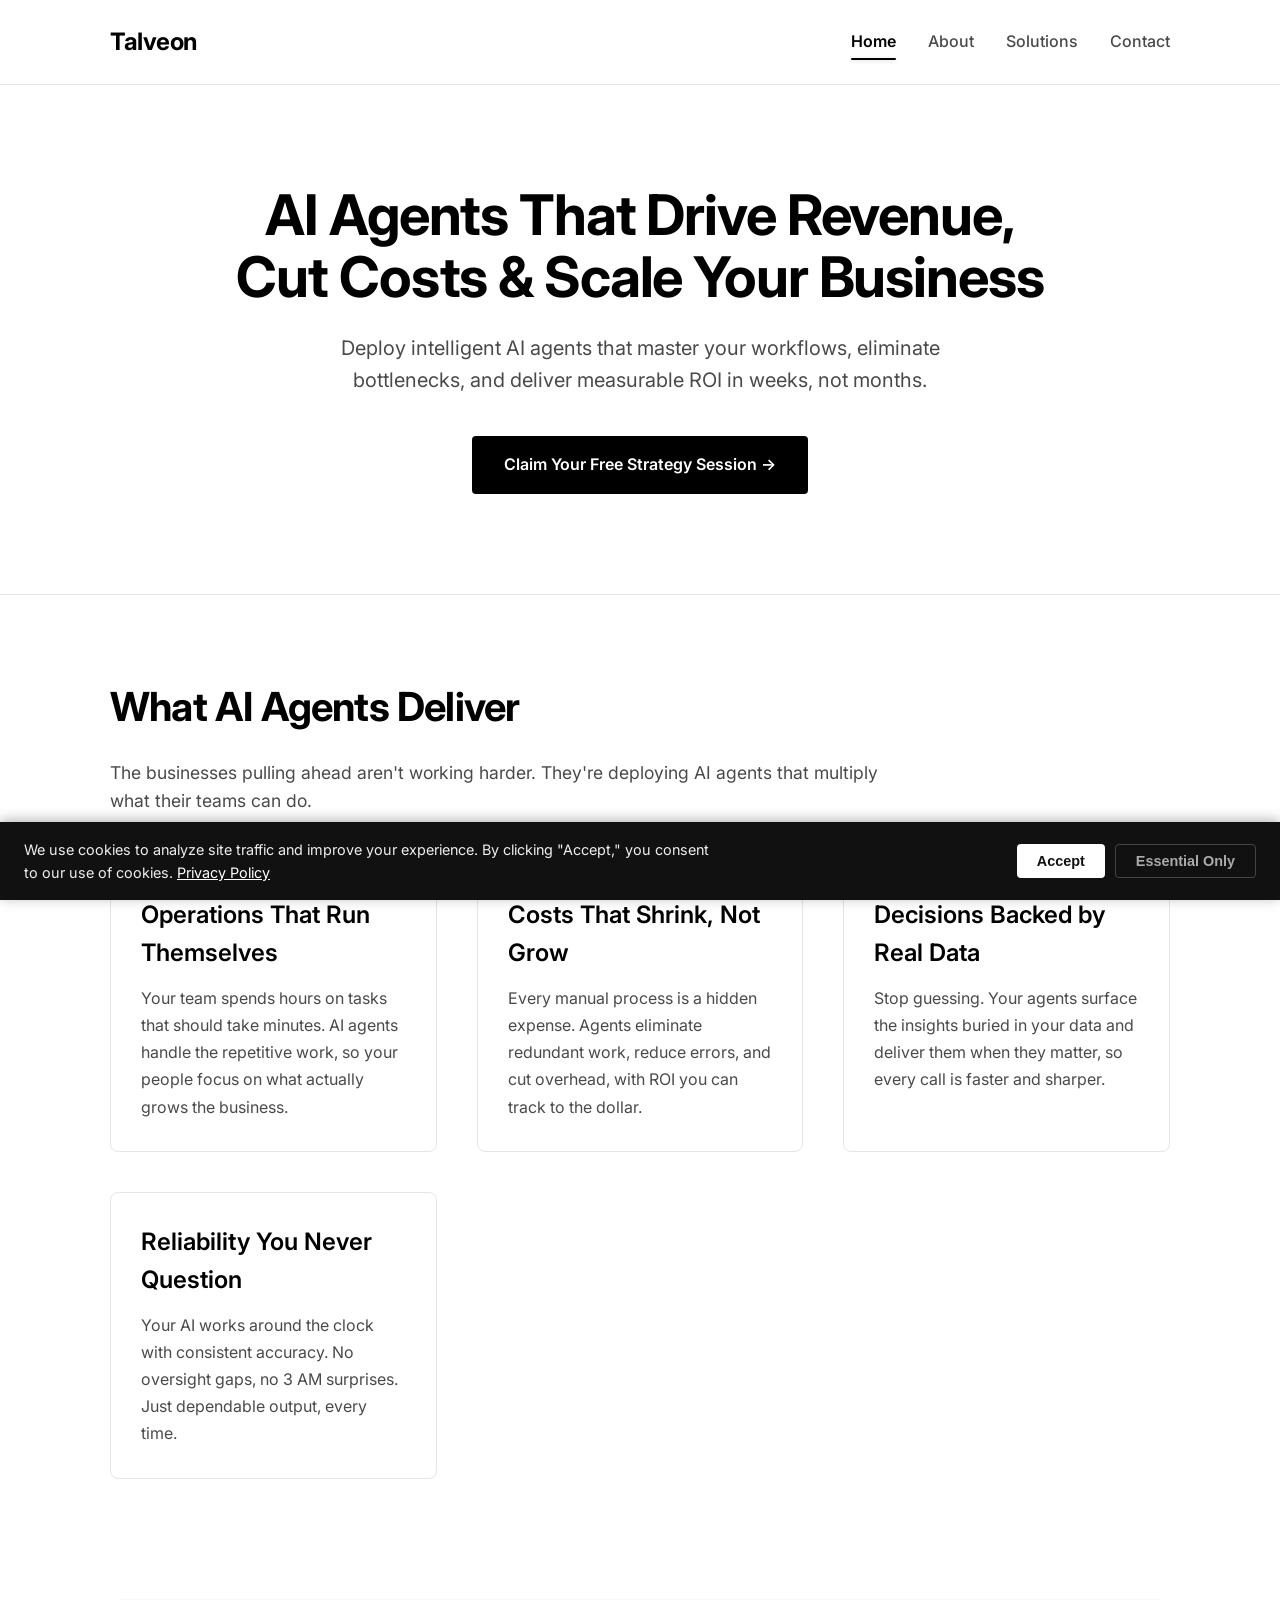
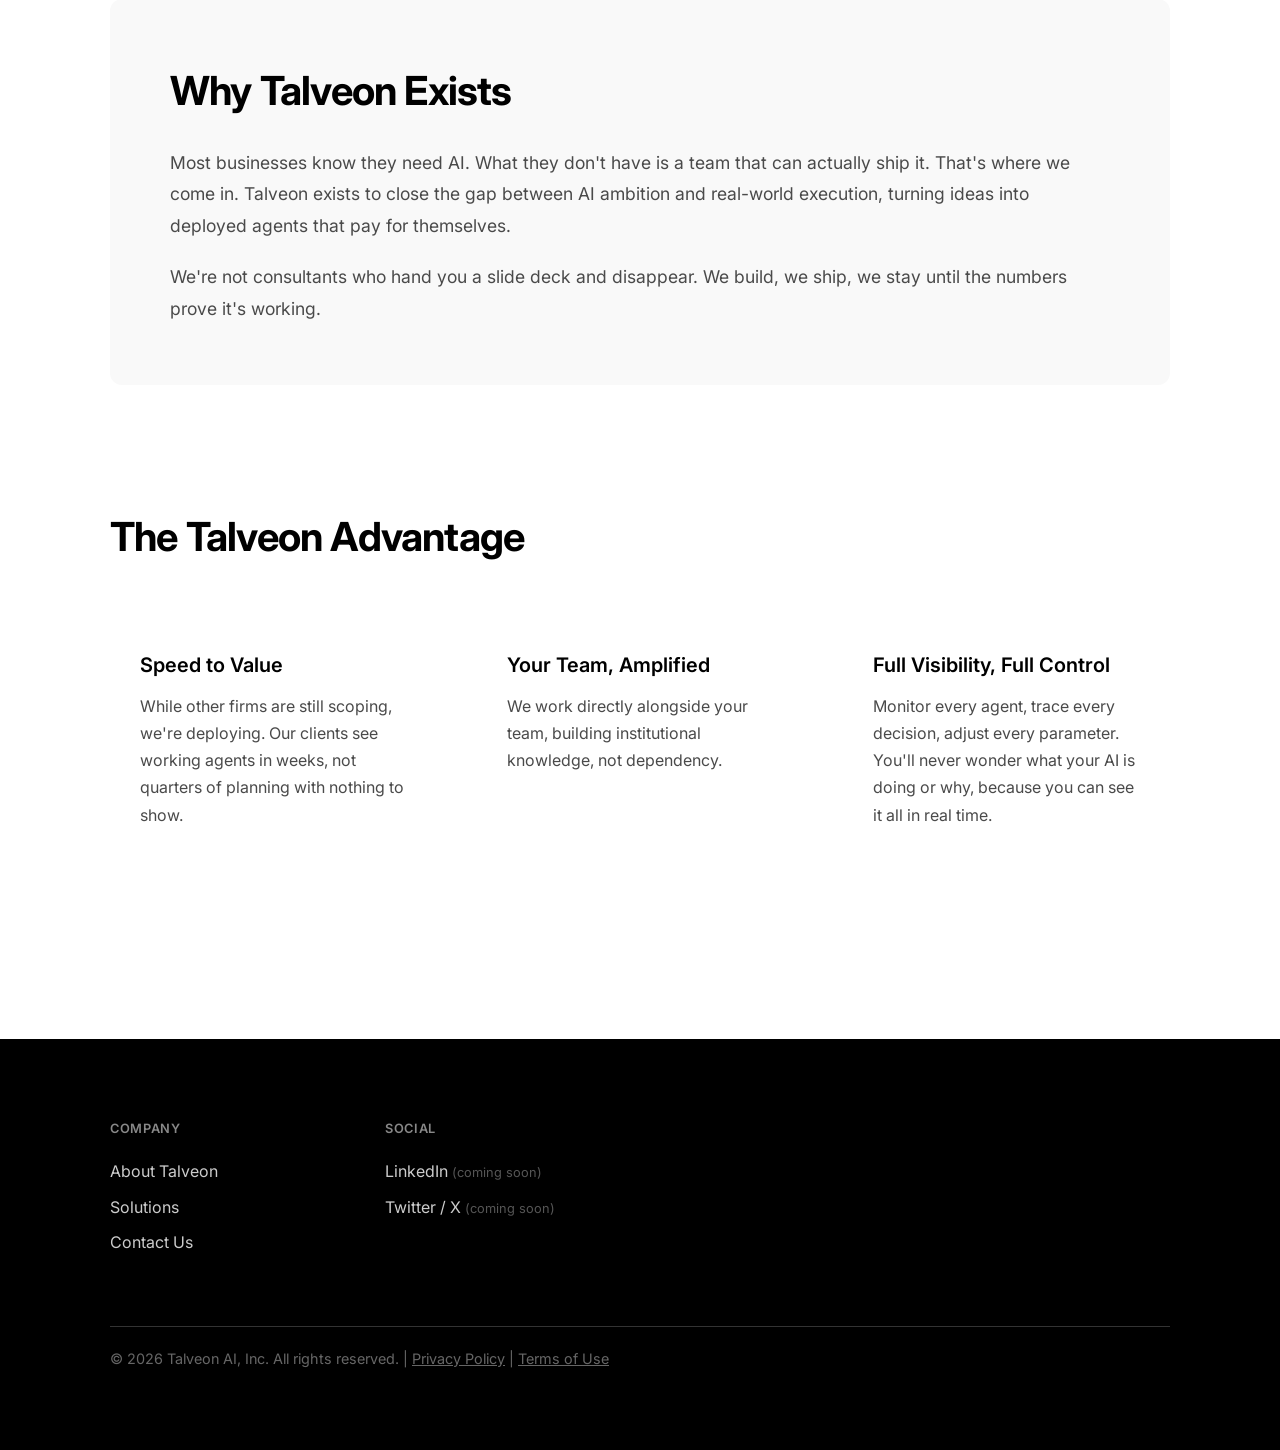
==== commit 5d2852c8: "Add Terms of Use page and footer links across all pages - Create terms-of-use.html with full ToS (ac" ====
--- a/index.html
+++ b/index.html
@@ -178,7 +178,7 @@
                 </div>
             </div>
             <div class="footer-bottom">
-                &copy; 2026 Talveon AI, Inc. All rights reserved. | <a href="/privacy-policy" style="color:#666;">Privacy Policy</a>
+                &copy; 2026 Talveon AI, Inc. All rights reserved. | <a href="/privacy-policy" style="color:#666;">Privacy Policy</a> | <a href="/terms-of-use" style="color:#666;">Terms of Use</a>
             </div>
         </div>
     </footer>
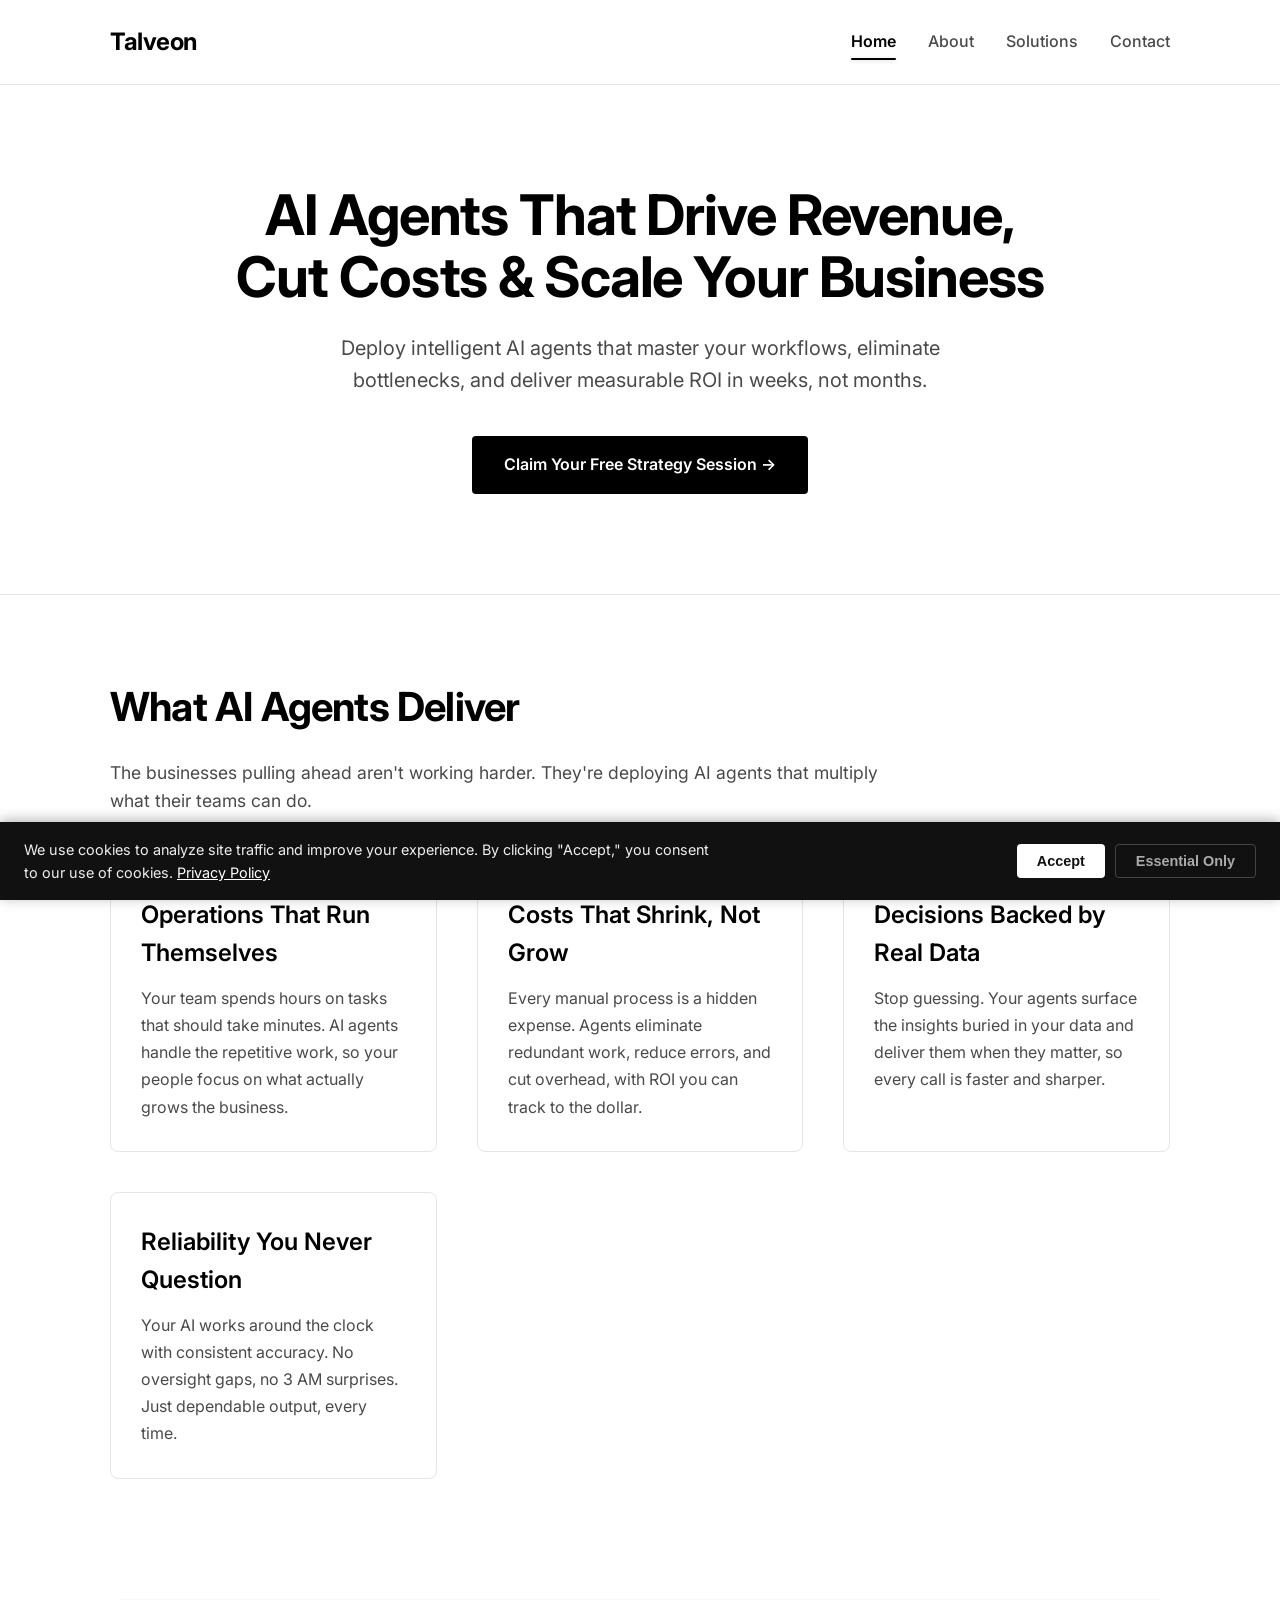
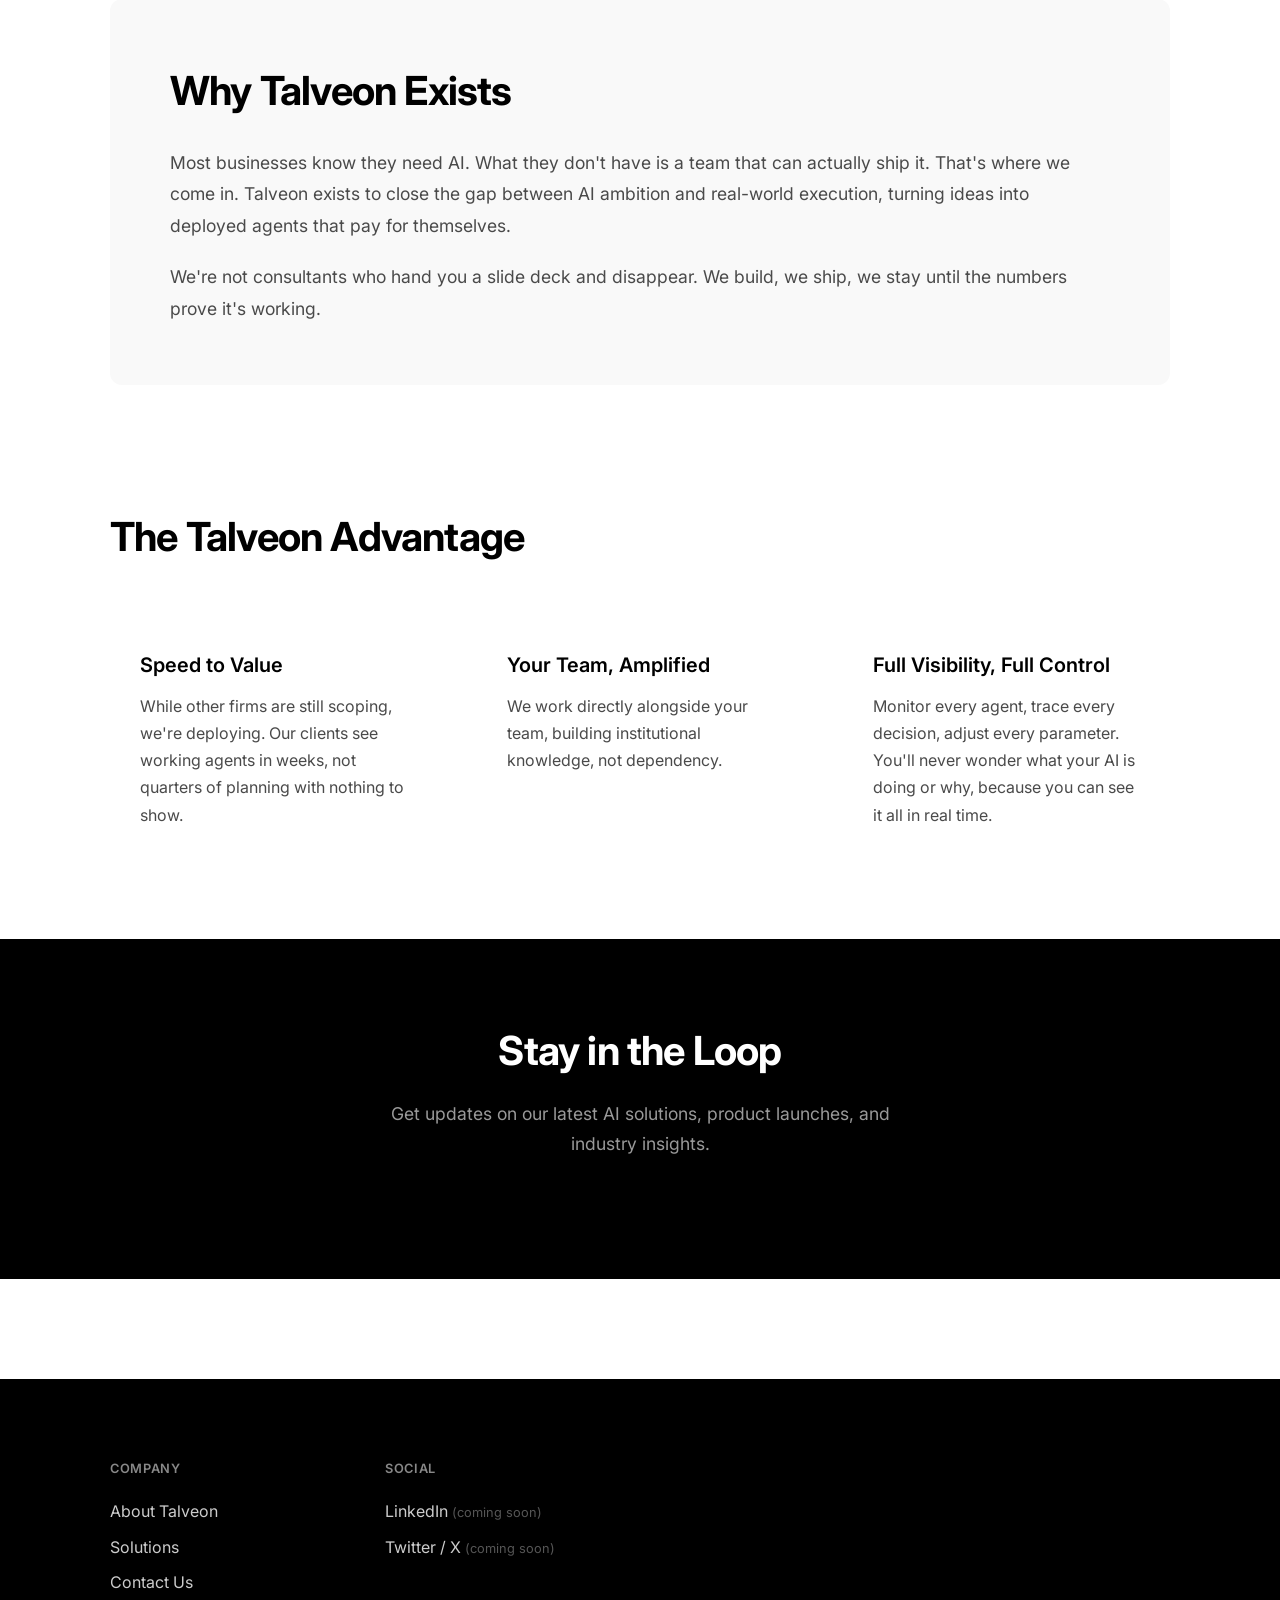
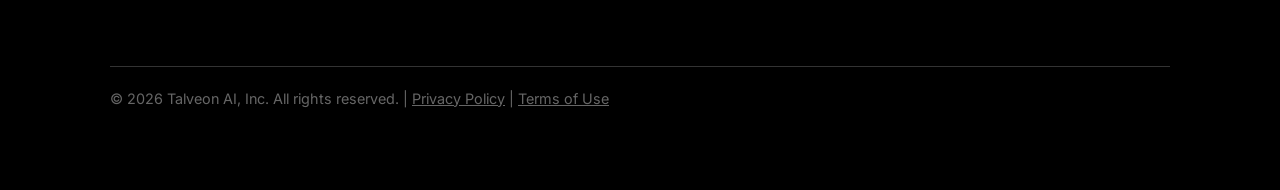
==== commit 15bf70a3: "Add MailerLite newsletter signup form (consent-aware) - Added MailerLite universal script to all 8 p" ====
--- a/index.html
+++ b/index.html
@@ -70,6 +70,22 @@
         if (localStorage.getItem('cookie_consent') === 'accepted') {
             gtag('consent', 'update', { analytics_storage: 'granted' });
             loadGA4();
+        }
+    </script>
+
+    <!-- MailerLite Universal (consent-aware) -->
+    <script>
+        function loadMailerLite() {
+            if (window.mlLoaded) return;
+            window.mlLoaded = true;
+            (function(w,d,e,u,f,l,n){w[f]=w[f]||function(){(w[f].q=w[f].q||[])
+            .push(arguments);},l=d.createElement(e),l.async=1,l.src=u,
+            n=d.getElementsByTagName(e)[0],n.parentNode.insertBefore(l,n);})
+            (window,document,'script','https://assets.mailerlite.com/js/universal.js','ml');
+            ml('account', '2209869');
+        }
+        if (localStorage.getItem('cookie_consent') === 'accepted') {
+            loadMailerLite();
         }
     </script>
 </head>
@@ -157,6 +173,15 @@
         </section>
     </main>
 
+    <!-- Newsletter Section -->
+    <section class="newsletter-section">
+        <div class="container">
+            <h2>Stay in the Loop</h2>
+            <p>Get updates on our latest AI solutions, product launches, and industry insights.</p>
+            <div class="ml-embedded" data-form="clRkK0"></div>
+        </div>
+    </section>
+
     <!-- Footer -->
     <footer class="footer">
         <div class="container">
@@ -241,6 +266,7 @@
             document.getElementById('cookie-banner').style.display = 'none';
             gtag('consent', 'update', { analytics_storage: 'granted' });
             loadGA4();
+            loadMailerLite();
         }
         function declineCookies() {
             localStorage.setItem('cookie_consent', 'declined');
--- a/styles.css
+++ b/styles.css
@@ -675,6 +675,65 @@
     }
 }
 
+/* ─── Newsletter Section ─────────────────────────────────── */
+.newsletter-section {
+    background-color: var(--primary-black);
+    color: var(--white);
+    padding: 80px 20px;
+    text-align: center;
+}
+
+.newsletter-section .container {
+    max-width: 640px;
+}
+
+.newsletter-section h2 {
+    font-size: 2.5rem;
+    font-weight: 700;
+    margin-bottom: 16px;
+    letter-spacing: -0.02em;
+    color: var(--white);
+}
+
+.newsletter-section p {
+    font-size: 1.1rem;
+    color: #999;
+    line-height: 1.7;
+    margin-bottom: 40px;
+    max-width: 560px;
+    margin-left: auto;
+    margin-right: auto;
+}
+
+.newsletter-section .ml-embedded {
+    max-width: 480px;
+    margin: 0 auto;
+}
+
+@media (max-width: 768px) {
+    .newsletter-section {
+        padding: 60px 20px;
+    }
+
+    .newsletter-section h2 {
+        font-size: 2rem;
+    }
+
+    .newsletter-section p {
+        font-size: 1rem;
+    }
+}
+
+@media (max-width: 480px) {
+    .newsletter-section {
+        padding: 48px 20px;
+    }
+
+    .newsletter-section h2 {
+        font-size: 1.75rem;
+    }
+}
+
 /* ─── iOS Safe Area Support ──────────────────────────────── */
 @supports (padding: env(safe-area-inset-bottom)) {
     .navbar {
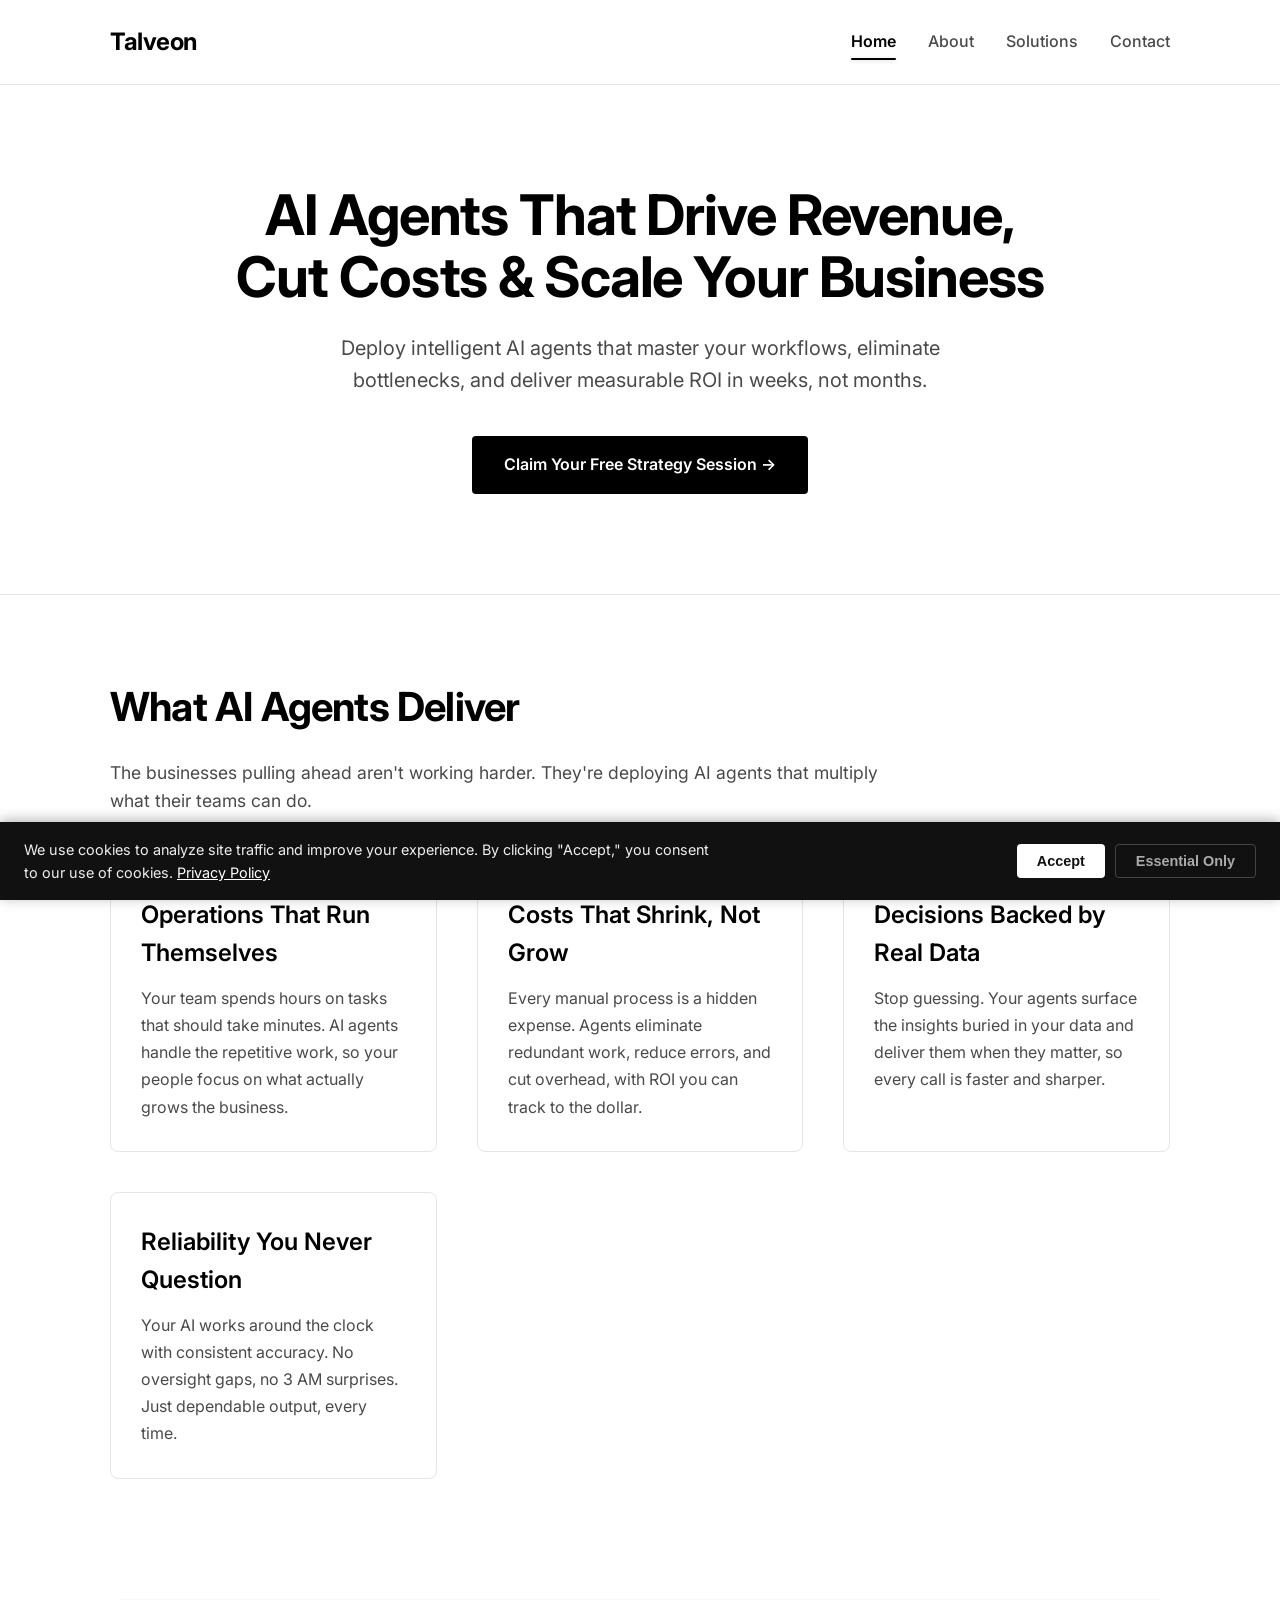
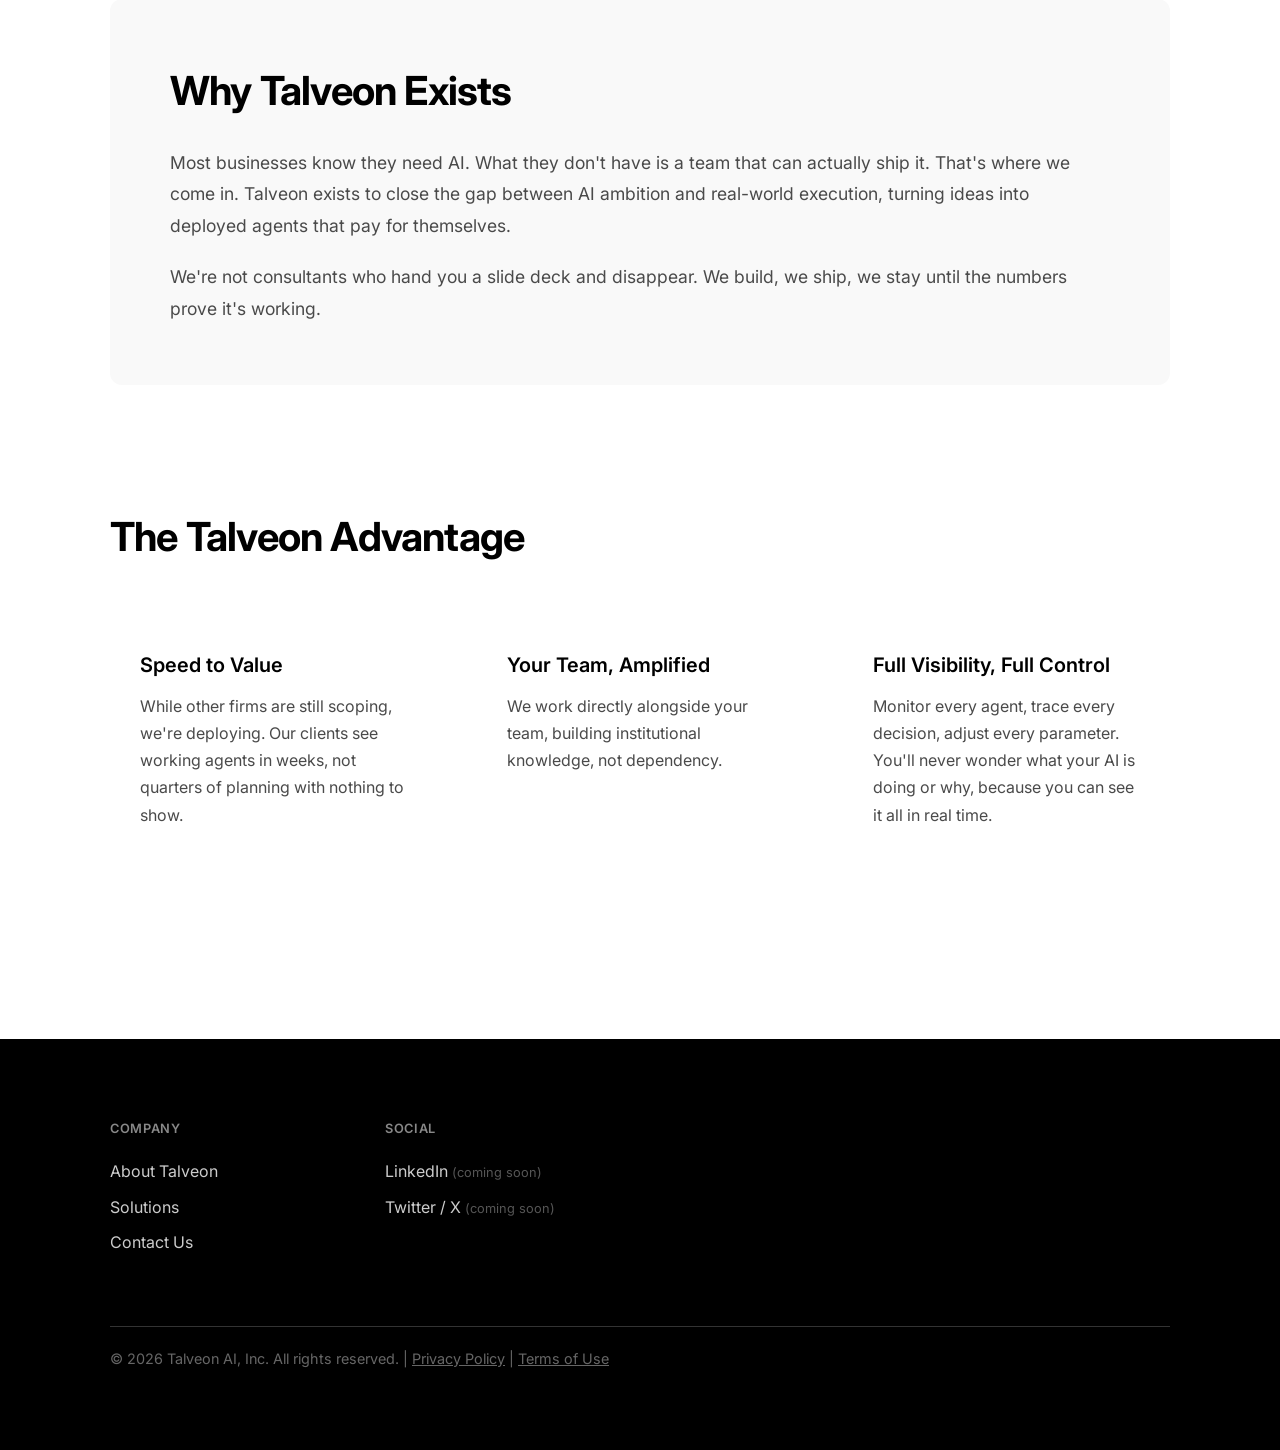
==== commit feb0be56: "Redesign contact page with 3 distinct sections, remove newsletter from homepage - Remove newsletter " ====
--- a/index.html
+++ b/index.html
@@ -172,16 +172,6 @@
             </div>
         </section>
     </main>
-
-    <!-- Newsletter Section -->
-    <section class="newsletter-section">
-        <div class="container">
-            <h2>Stay in the Loop</h2>
-            <p>Get updates on our latest AI solutions, product launches, and industry insights.</p>
-            <div class="ml-embedded" data-form="clRkK0"></div>
-        </div>
-    </section>
-
     <!-- Footer -->
     <footer class="footer">
         <div class="container">
--- a/styles.css
+++ b/styles.css
@@ -675,62 +675,205 @@
     }
 }
 
-/* ─── Newsletter Section ─────────────────────────────────── */
-.newsletter-section {
-    background-color: var(--primary-black);
-    color: var(--white);
-    padding: 80px 20px;
+/* ─── Contact Page ────────────────────────────────────────── */
+.contact-block {
+    max-width: 700px;
+    margin: 0 auto;
+    padding: 80px 0;
+}
+
+.contact-block + .contact-block {
+    border-top: 1px solid var(--border-color);
+}
+
+.contact-block-header {
     text-align: center;
-}
-
-.newsletter-section .container {
-    max-width: 640px;
-}
-
-.newsletter-section h2 {
-    font-size: 2.5rem;
+    margin-bottom: 40px;
+}
+
+.contact-block-header h2 {
+    font-size: 2rem;
     font-weight: 700;
-    margin-bottom: 16px;
+    margin-bottom: 12px;
     letter-spacing: -0.02em;
-    color: var(--white);
-}
-
-.newsletter-section p {
-    font-size: 1.1rem;
-    color: #999;
+}
+
+.contact-block-header p {
+    font-size: 1.05rem;
+    color: var(--text-gray);
     line-height: 1.7;
-    margin-bottom: 40px;
     max-width: 560px;
-    margin-left: auto;
-    margin-right: auto;
-}
-
-.newsletter-section .ml-embedded {
+    margin: 0 auto;
+}
+
+.contact-form-card {
+    background-color: var(--white);
+    padding: 40px;
+    border-radius: 8px;
+    border: 1px solid var(--border-color);
+}
+
+.contact-direct-line {
+    text-align: center;
+    margin-top: 24px;
+    color: var(--text-gray);
+    font-size: 0.95rem;
+}
+
+.contact-direct-line a {
+    color: var(--primary-black);
+    font-weight: 600;
+    text-decoration: none;
+}
+
+.contact-direct-line a:hover {
+    text-decoration: underline;
+}
+
+.calendly-embed {
+    width: 100%;
+    height: 700px;
+    border-radius: 8px;
+    overflow: hidden;
+}
+
+/* ─── Signup Form ────────────────────────────────────────── */
+.signup-form-wrapper {
     max-width: 480px;
     margin: 0 auto;
 }
 
+.signup-form-row {
+    display: flex;
+    gap: 12px;
+}
+
+.signup-form-row input[type="email"] {
+    flex: 1;
+    padding: 14px 16px;
+    border: 1px solid var(--border-color);
+    border-radius: 4px;
+    font-size: 16px;
+    font-family: inherit;
+    background: var(--white);
+    transition: border-color 0.2s;
+    -webkit-appearance: none;
+    appearance: none;
+}
+
+.signup-form-row input[type="email"]:focus {
+    outline: none;
+    border-color: var(--primary-black);
+    box-shadow: 0 0 0 3px rgba(0, 0, 0, 0.06);
+}
+
+.signup-form-row button {
+    background: var(--primary-black);
+    color: var(--white);
+    padding: 14px 28px;
+    border: none;
+    border-radius: 4px;
+    font-weight: 600;
+    font-family: inherit;
+    font-size: 0.95rem;
+    cursor: pointer;
+    transition: opacity 0.3s;
+    white-space: nowrap;
+}
+
+.signup-form-row button:hover {
+    opacity: 0.85;
+}
+
+.signup-form-row button:disabled {
+    opacity: 0.5;
+    cursor: not-allowed;
+}
+
+.signup-error {
+    color: #dc3545;
+    font-size: 0.875rem;
+    margin-top: 10px;
+    text-align: left;
+}
+
+.signup-form.fade-out {
+    opacity: 0;
+    transform: translateY(-8px);
+    transition: opacity 0.3s ease, transform 0.3s ease;
+}
+
+.signup-success {
+    text-align: center;
+    padding: 20px 0;
+}
+
+.signup-success.show {
+    animation: signupFadeIn 0.4s ease forwards;
+}
+
+.signup-success p {
+    color: var(--primary-black);
+    font-weight: 500;
+    font-size: 1.05rem;
+    margin: 0;
+}
+
+@keyframes signupFadeIn {
+    from {
+        opacity: 0;
+        transform: translateY(8px);
+    }
+    to {
+        opacity: 1;
+        transform: translateY(0);
+    }
+}
+
 @media (max-width: 768px) {
-    .newsletter-section {
-        padding: 60px 20px;
-    }
-
-    .newsletter-section h2 {
-        font-size: 2rem;
-    }
-
-    .newsletter-section p {
-        font-size: 1rem;
+    .contact-block {
+        padding: 60px 0;
+    }
+
+    .contact-block-header h2 {
+        font-size: 1.75rem;
+    }
+
+    .contact-form-card {
+        padding: 30px;
+    }
+
+    .calendly-embed {
+        height: 650px;
     }
 }
 
 @media (max-width: 480px) {
-    .newsletter-section {
-        padding: 48px 20px;
-    }
-
-    .newsletter-section h2 {
-        font-size: 1.75rem;
+    .contact-block {
+        padding: 48px 0;
+    }
+
+    .contact-form-card {
+        padding: 24px;
+    }
+
+    .signup-form-row {
+        flex-direction: column;
+    }
+
+    .signup-form-row button {
+        width: 100%;
+        padding: 14px 20px;
+    }
+
+    .calendly-embed {
+        height: 600px;
+    }
+}
+
+@media (max-width: 360px) {
+    .contact-block-header h2 {
+        font-size: 1.5rem;
     }
 }
 
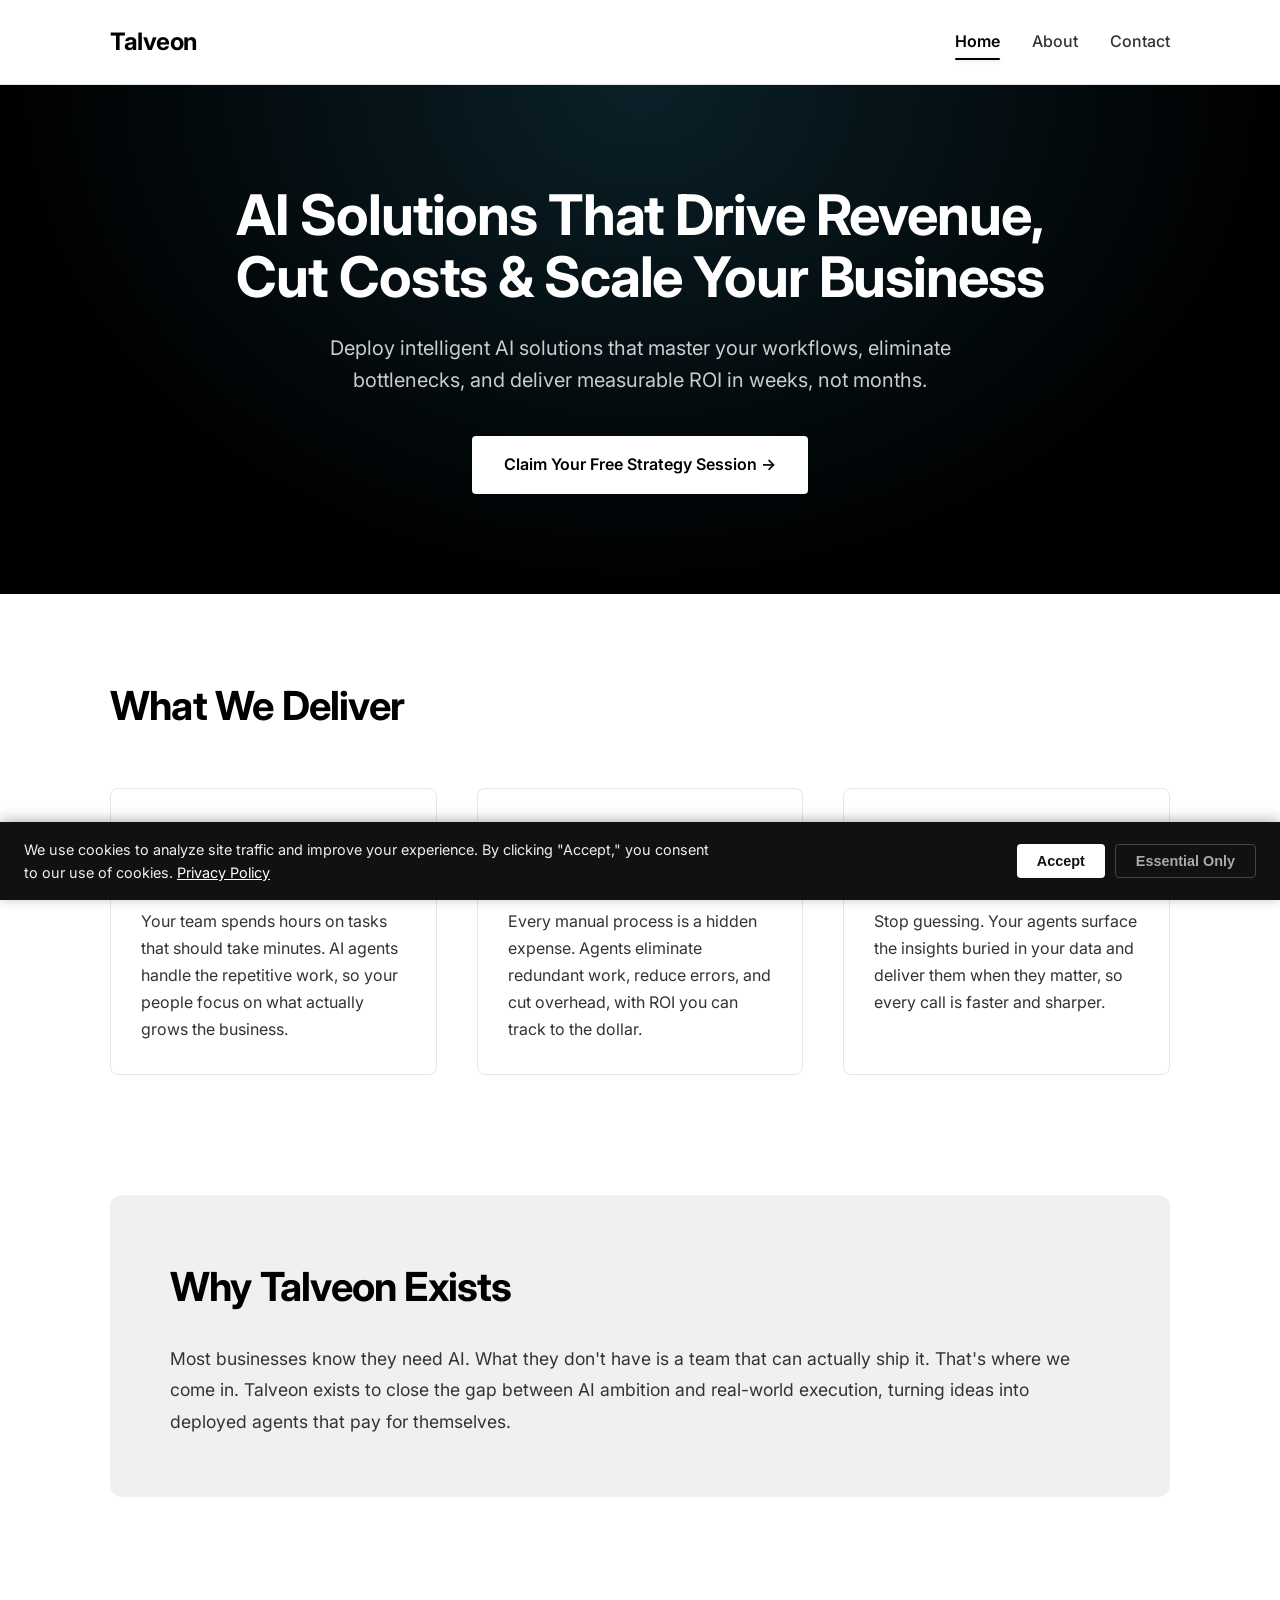
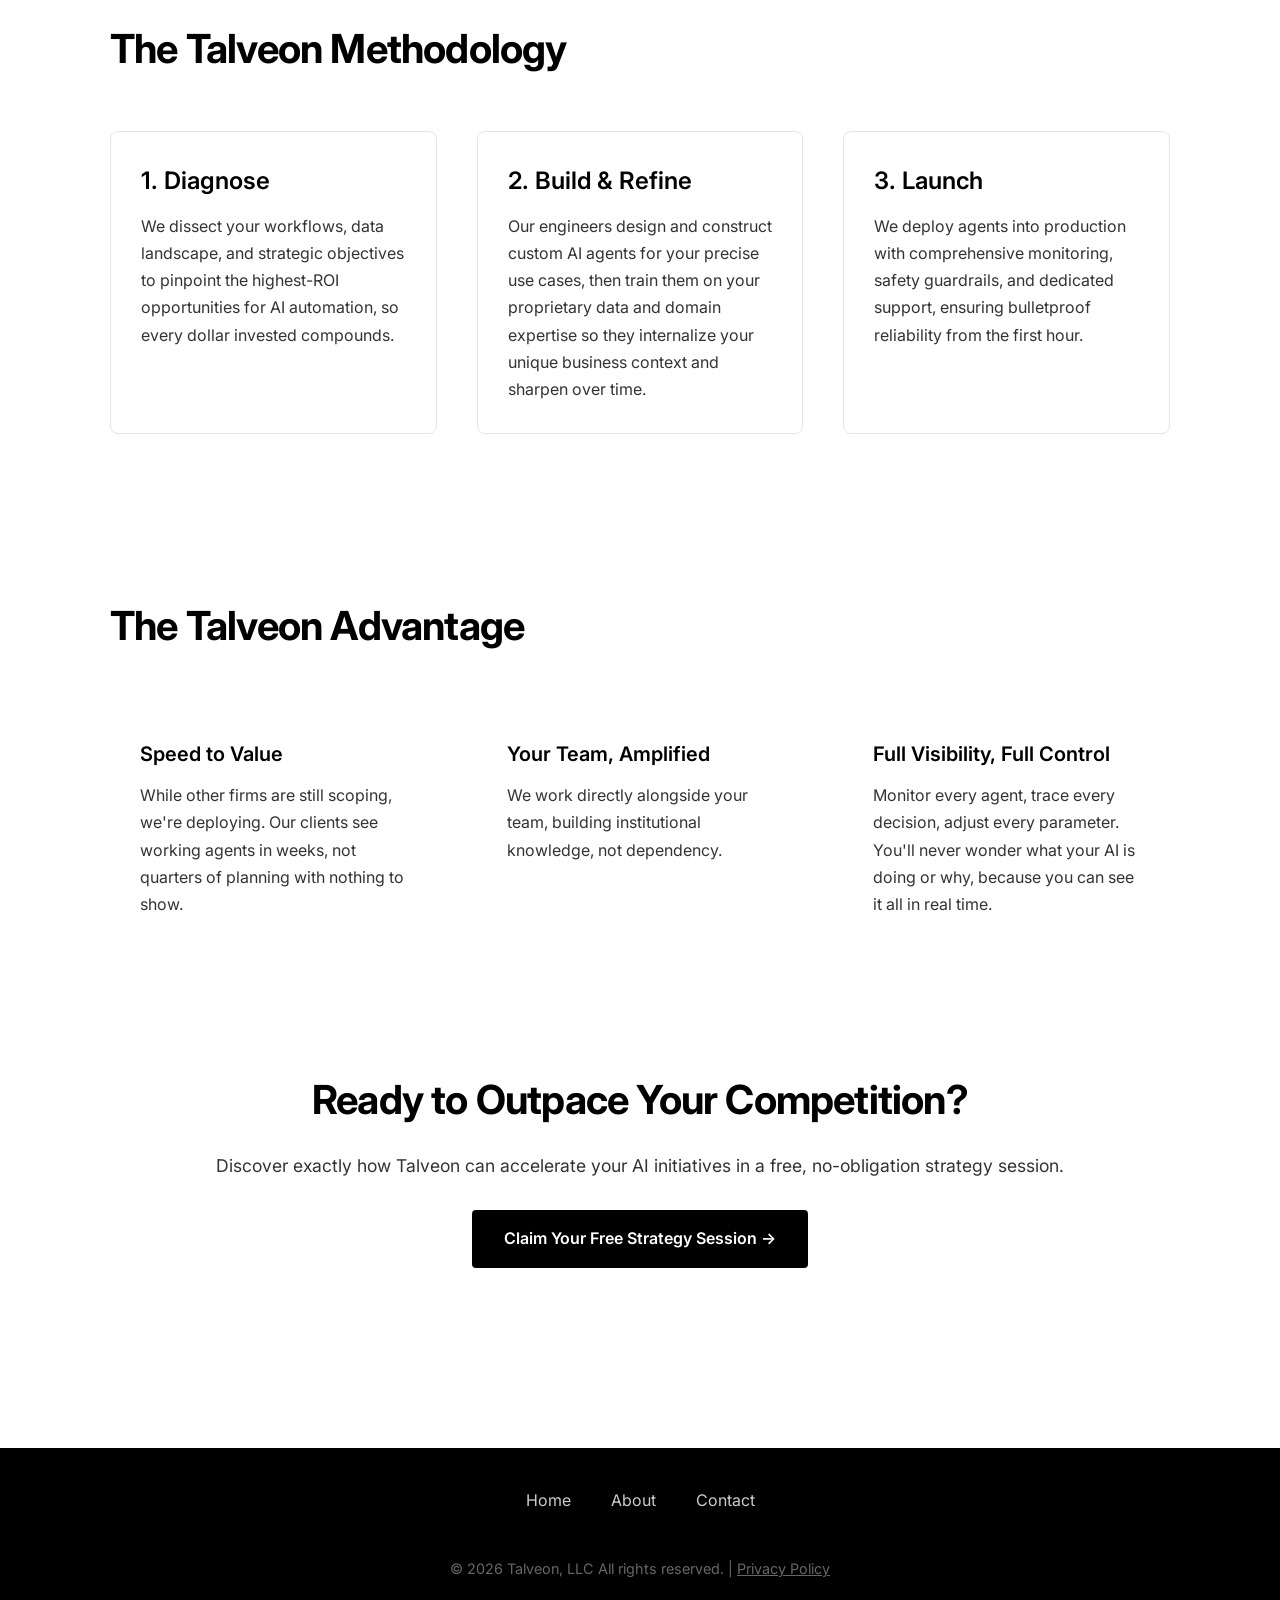
==== commit 40ca5b82: "Sync with latest Netlify deploy (69c040e6, 2026-03-22): updated all pages, removed services/terms-of" ====
--- a/index.html
+++ b/index.html
@@ -5,8 +5,8 @@
     <meta name="viewport" content="width=device-width, initial-scale=1.0">
     <meta name="theme-color" content="#000000">
     <meta name="color-scheme" content="light">
-    <meta name="description" content="Talveon AI builds and deploys intelligent AI agents that automate your workflows, reduce costs, and help your business grow faster.">
-    <title>AI Agents for Your Business | Talveon AI</title>
+    <meta name="description" content="Talveon AI builds and deploys intelligent AI solutions that automate your workflows, reduce costs, and help your business grow faster.">
+    <title>AI Solutions for Your Business | Talveon AI</title>
 
     <!-- Canonical -->
     <link rel="canonical" href="https://talveon.com/">
@@ -15,8 +15,8 @@
     <link rel="icon" href="data:image/svg+xml,<svg xmlns='http://www.w3.org/2000/svg' viewBox='0 0 32 32'><rect width='32' height='32' rx='4' fill='%23000'/><text x='50%25' y='72%25' text-anchor='middle' font-family='Inter,sans-serif' font-size='22' font-weight='700' fill='%23fff'>T</text></svg>">
 
     <!-- Open Graph -->
-    <meta property="og:title" content="AI Agents for Your Business | Talveon AI">
-    <meta property="og:description" content="Talveon AI builds and deploys intelligent AI agents that automate your workflows, reduce costs, and help your business grow faster.">
+    <meta property="og:title" content="AI Solutions for Your Business | Talveon AI">
+    <meta property="og:description" content="Talveon AI builds and deploys intelligent AI solutions that automate your workflows, reduce costs, and help your business grow faster.">
     <meta property="og:type" content="website">
     <meta property="og:url" content="https://talveon.com/">
     <meta property="og:image" content="https://talveon.com/og-image.png">
@@ -24,15 +24,14 @@
 
     <!-- Twitter Card -->
     <meta name="twitter:card" content="summary_large_image">
-    <meta name="twitter:title" content="AI Agents for Your Business | Talveon AI">
-    <meta name="twitter:description" content="Talveon AI builds and deploys intelligent AI agents that automate your workflows, reduce costs, and help your business grow faster.">
+    <meta name="twitter:title" content="AI Solutions for Your Business | Talveon AI">
+    <meta name="twitter:description" content="Talveon AI builds and deploys intelligent AI solutions that automate your workflows, reduce costs, and help your business grow faster.">
     <meta name="twitter:image" content="https://talveon.com/og-image.png">
 
     <!-- Fonts (non-blocking) -->
     <link rel="preconnect" href="https://fonts.googleapis.com">
     <link rel="preconnect" href="https://fonts.gstatic.com" crossorigin>
-    <link href="https://fonts.googleapis.com/css2?family=Inter:wght@400;500;600;700&display=swap" rel="stylesheet" media="print" onload="this.media='all'">
-    <noscript><link href="https://fonts.googleapis.com/css2?family=Inter:wght@400;500;600;700&display=swap" rel="stylesheet"></noscript>
+    <link href="https://fonts.googleapis.com/css2?family=Inter:wght@400;500;600;700&display=block" rel="stylesheet">
 
     <link rel="stylesheet" href="styles.css">
 
@@ -43,50 +42,101 @@
         "@type": "Organization",
         "name": "Talveon AI",
         "url": "https://talveon.com",
+        "logo": "https://talveon.com/og-image.png",
         "description": "Talveon AI builds and deploys intelligent AI agents for small and medium-sized businesses.",
         "contactPoint": {
             "@type": "ContactPoint",
             "email": "info@talveon.com",
             "contactType": "customer service"
         },
-        "sameAs": []
+        "sameAs": [
+            "https://linkedin.com/company/talveon",
+            "https://x.com/talveon"
+        ]
     }
     </script>
-
-    <!-- Google Analytics (consent-aware) -->
+    <script type="application/ld+json">
+    {
+        "@context": "https://schema.org",
+        "@type": "WebSite",
+        "name": "Talveon AI",
+        "url": "https://talveon.com",
+        "description": "Talveon AI builds and deploys intelligent AI solutions that automate your workflows, reduce costs, and help your business grow faster.",
+        "publisher": {
+            "@type": "Organization",
+            "name": "Talveon AI",
+            "url": "https://talveon.com"
+        }
+    }
+    </script>
+    <script type="application/ld+json">
+    {
+        "@context": "https://schema.org",
+        "@type": "WebPage",
+        "name": "AI Solutions for Your Business | Talveon AI",
+        "description": "Talveon AI builds and deploys intelligent AI solutions that automate your workflows, reduce costs, and help your business grow faster.",
+        "url": "https://talveon.com/",
+        "isPartOf": {
+            "@type": "WebSite",
+            "name": "Talveon AI",
+            "url": "https://talveon.com"
+        },
+        "about": {
+            "@type": "Organization",
+            "name": "Talveon AI"
+        }
+    }
+    </script>
+    <script type="application/ld+json">
+    {
+        "@context": "https://schema.org",
+        "@type": "Service",
+        "serviceType": "AI Automation & Agent Development",
+        "provider": {
+            "@type": "Organization",
+            "name": "Talveon AI",
+            "url": "https://talveon.com"
+        },
+        "name": "Custom AI Solutions",
+        "description": "Deploy intelligent AI solutions that master your workflows, eliminate bottlenecks, and deliver measurable ROI in weeks.",
+        "areaServed": "US",
+        "hasOfferCatalog": {
+            "@type": "OfferCatalog",
+            "name": "AI Services",
+            "itemListElement": [
+                {
+                    "@type": "Offer",
+                    "itemOffered": {
+                        "@type": "Service",
+                        "name": "Custom AI Agent Development"
+                    }
+                },
+                {
+                    "@type": "Offer",
+                    "itemOffered": {
+                        "@type": "Service",
+                        "name": "AI Strategy & Consulting"
+                    }
+                },
+                {
+                    "@type": "Offer",
+                    "itemOffered": {
+                        "@type": "Service",
+                        "name": "AI Workflow Automation"
+                    }
+                }
+            ]
+        }
+    }
+    </script>
+
+    <!-- Google Analytics -->
+    <script async src="https://www.googletagmanager.com/gtag/js?id=G-KY8V36QDVS"></script>
     <script>
         window.dataLayer = window.dataLayer || [];
         function gtag(){dataLayer.push(arguments);}
-        gtag('consent', 'default', { analytics_storage: 'denied' });
-        function loadGA4() {
-            if (document.querySelector('script[src*="googletagmanager"]')) return;
-            var s = document.createElement('script');
-            s.async = true;
-            s.src = 'https://www.googletagmanager.com/gtag/js?id=G-KY8V36QDVS';
-            document.head.appendChild(s);
-            gtag('js', new Date());
-            gtag('config', 'G-KY8V36QDVS');
-        }
-        if (localStorage.getItem('cookie_consent') === 'accepted') {
-            gtag('consent', 'update', { analytics_storage: 'granted' });
-            loadGA4();
-        }
-    </script>
-
-    <!-- MailerLite Universal (consent-aware) -->
-    <script>
-        function loadMailerLite() {
-            if (window.mlLoaded) return;
-            window.mlLoaded = true;
-            (function(w,d,e,u,f,l,n){w[f]=w[f]||function(){(w[f].q=w[f].q||[])
-            .push(arguments);},l=d.createElement(e),l.async=1,l.src=u,
-            n=d.getElementsByTagName(e)[0],n.parentNode.insertBefore(l,n);})
-            (window,document,'script','https://assets.mailerlite.com/js/universal.js','ml');
-            ml('account', '2209869');
-        }
-        if (localStorage.getItem('cookie_consent') === 'accepted') {
-            loadMailerLite();
-        }
+        gtag('js', new Date());
+        gtag('config', 'G-KY8V36QDVS');
     </script>
 </head>
 <body>
@@ -103,7 +153,6 @@
                 <ul class="nav-menu" id="nav-menu">
                     <li><a class="active" href="/">Home</a></li>
                     <li><a href="/about">About</a></li>
-                    <li><a href="/services">Solutions</a></li>
                     <li><a href="/contact">Contact</a></li>
                 </ul>
             </div>
@@ -111,10 +160,11 @@
     </nav>
 
     <!-- Hero Section -->
-    <header class="hero">
-        <div class="container">
-            <h1 class="hero-title">AI Agents That Drive Revenue,<br>Cut Costs &amp; Scale Your Business</h1>
-            <p class="hero-subtitle">Deploy intelligent AI agents that master your workflows, eliminate bottlenecks, and deliver measurable ROI in weeks, not months.</p>
+    <header class="hero" id="hero">
+        <div class="hero-glow" id="hero-glow"></div>
+        <div class="container" style="position: relative; z-index: 1;">
+            <h1 class="hero-title">AI Solutions That Drive Revenue,<br>Cut Costs &amp; Scale Your Business</h1>
+            <p class="hero-subtitle">Deploy intelligent AI solutions that master your workflows, eliminate bottlenecks, and deliver measurable ROI in weeks, not months.</p>
             <a class="cta-button" href="https://calendly.com/jnester-talveon/new-meeting" target="_blank" rel="noopener noreferrer">Claim Your Free Strategy Session →</a>
         </div>
     </header>
@@ -123,8 +173,7 @@
     <main class="container">
         <!-- Solutions Section -->
         <section class="section">
-            <h2>What AI Agents Deliver</h2>
-            <p class="section-intro">The businesses pulling ahead aren't working harder. They're deploying AI agents that multiply what their teams can do.</p>
+            <h2>What We Deliver</h2>
 
             <div class="grid">
                 <div class="card">
@@ -138,10 +187,6 @@
                 <div class="card">
                     <h3>Decisions Backed by Real Data</h3>
                     <p>Stop guessing. Your agents surface the insights buried in your data and deliver them when they matter, so every call is faster and sharper.</p>
-                </div>
-                <div class="card">
-                    <h3>Reliability You Never Question</h3>
-                    <p>Your AI works around the clock with consistent accuracy. No oversight gaps, no 3 AM surprises. Just dependable output, every time.</p>
                 </div>
             </div>
         </section>
@@ -150,7 +195,25 @@
         <section class="about-section">
             <h2>Why Talveon Exists</h2>
             <p>Most businesses know they need AI. What they don't have is a team that can actually ship it. That's where we come in. Talveon exists to close the gap between AI ambition and real-world execution, turning ideas into deployed agents that pay for themselves.</p>
-            <p>We're not consultants who hand you a slide deck and disappear. We build, we ship, we stay until the numbers prove it's working.</p>
+        </section>
+
+        <!-- Methodology Section -->
+        <section class="section">
+            <h2>The Talveon Methodology</h2>
+            <div class="grid">
+                <div class="card">
+                    <h3>1. Diagnose</h3>
+                    <p>We dissect your workflows, data landscape, and strategic objectives to pinpoint the highest-ROI opportunities for AI automation, so every dollar invested compounds.</p>
+                </div>
+                <div class="card">
+                    <h3>2. Build &amp; Refine</h3>
+                    <p>Our engineers design and construct custom AI agents for your precise use cases, then train them on your proprietary data and domain expertise so they internalize your unique business context and sharpen over time.</p>
+                </div>
+                <div class="card">
+                    <h3>3. Launch</h3>
+                    <p>We deploy agents into production with comprehensive monitoring, safety guardrails, and dedicated support, ensuring bulletproof reliability from the first hour.</p>
+                </div>
+            </div>
         </section>
 
         <!-- Value Delivery Section -->
@@ -171,29 +234,25 @@
                 </div>
             </div>
         </section>
+
+        <!-- CTA -->
+        <section class="section" style="text-align: center; padding-top: 40px;">
+            <h2>Ready to Outpace Your Competition?</h2>
+            <p style="color: var(--text-gray); font-size: 1.1rem; margin: 20px 0 30px;">Discover exactly how Talveon can accelerate your AI initiatives in a free, no-obligation strategy session.</p>
+            <a class="cta-button" href="https://calendly.com/jnester-talveon/new-meeting" target="_blank" rel="noopener noreferrer">Claim Your Free Strategy Session →</a>
+        </section>
     </main>
+
     <!-- Footer -->
     <footer class="footer">
         <div class="container">
-            <div class="footer-grid">
-                <div class="footer-col">
-                    <h4>Company</h4>
-                    <ul>
-                        <li><a href="/about">About Talveon</a></li>
-                        <li><a href="/services">Solutions</a></li>
-                        <li><a href="/contact">Contact Us</a></li>
-                    </ul>
-                </div>
-                <div class="footer-col">
-                    <h4>Social</h4>
-                    <ul>
-                        <li><span style="color:#ccc;">LinkedIn</span> <span style="color:#555;font-size:0.8em;">(coming soon)</span></li>
-                        <li><span style="color:#ccc;">Twitter / X</span> <span style="color:#555;font-size:0.8em;">(coming soon)</span></li>
-                    </ul>
-                </div>
+            <div class="footer-nav">
+                <a href="/" style="color:#ccc;">Home</a>
+                <a href="/about" style="color:#ccc;">About</a>
+                <a href="/contact" style="color:#ccc;">Contact</a>
             </div>
             <div class="footer-bottom">
-                &copy; 2026 Talveon AI, Inc. All rights reserved. | <a href="/privacy-policy" style="color:#666;">Privacy Policy</a> | <a href="/terms-of-use" style="color:#666;">Terms of Use</a>
+                &copy; 2026 Talveon, LLC All rights reserved. | <a href="/privacy-policy" style="color:#666;">Privacy Policy</a>
             </div>
         </div>
     </footer>
@@ -254,9 +313,6 @@
         function acceptCookies() {
             localStorage.setItem('cookie_consent', 'accepted');
             document.getElementById('cookie-banner').style.display = 'none';
-            gtag('consent', 'update', { analytics_storage: 'granted' });
-            loadGA4();
-            loadMailerLite();
         }
         function declineCookies() {
             localStorage.setItem('cookie_consent', 'declined');
@@ -337,12 +393,35 @@
             var href = link.getAttribute('href');
             if (!href || href === '#') return;
 
-            link.addEventListener('click', function(e) {
-                e.preventDefault();
+            link.addEventListener('click', function() {
                 moveIndicator(link, true);
-                setTimeout(function() { window.location.href = href; }, 400);
-            });
-        });
+            });
+        });
+
+        // Hero glow mouse follow with edge-responsive sizing
+        var hero = document.getElementById('hero');
+        var glow = document.getElementById('hero-glow');
+        if (hero && glow) {
+            hero.addEventListener('mousemove', function(e) {
+                var rect = hero.getBoundingClientRect();
+                var x = e.clientX - rect.left;
+                var y = e.clientY - rect.top;
+                var cx = rect.width / 2;
+                var cy = rect.height / 2;
+                var dx = (x - cx) / cx;
+                var dy = (y - cy) / cy;
+                var dist = Math.sqrt(dx * dx + dy * dy);
+                var scale = Math.max(0.82, 1 - dist * 0.25);
+                glow.style.left = x + 'px';
+                glow.style.top = y + 'px';
+                glow.style.width = (700 * scale) + 'px';
+                glow.style.height = (700 * scale) + 'px';
+                glow.style.opacity = '1';
+            });
+            hero.addEventListener('mouseleave', function() {
+                glow.style.opacity = '0';
+            });
+        }
 
         // Recalculate after fonts load (prevents misalignment)
         if (document.fonts && document.fonts.ready) {
--- a/styles.css
+++ b/styles.css
@@ -7,14 +7,13 @@
 
 :root {
     --primary-black: #000000;
-    --text-gray: #4a4a4a;
-    --bg-light: #f9f9f9;
+    --text-gray: #333333;
+    --bg-light: #f0f0f0;
     --border-color: #e5e5e5;
     --white: #ffffff;
 }
 
 html {
-    overflow-x: hidden; /* prevent horizontal scroll on mobile */
     -webkit-text-size-adjust: 100%; /* prevent iOS font scaling on rotation */
     text-size-adjust: 100%;
 }
@@ -26,7 +25,6 @@
     background-color: var(--white);
     margin: 0;
     padding: 0;
-    overflow-x: hidden;
     overflow-wrap: break-word; /* prevent long words overflowing */
     word-break: break-word;
 }
@@ -44,7 +42,7 @@
     position: -webkit-sticky; /* iOS Safari */
     position: sticky;
     top: 0;
-    z-index: 100;
+    z-index: 1000;
 }
 
 .nav-wrapper {
@@ -225,8 +223,41 @@
 .hero {
     padding: 100px 20px;
     text-align: center;
-    background-color: var(--white);
-    border-bottom: 1px solid var(--border-color);
+    background: radial-gradient(ellipse at 50% 0%, #0a2028 0%, #000000 70%);
+    color: var(--white);
+    border-bottom: none;
+    position: relative;
+    overflow: hidden;
+}
+
+.hero-glow {
+    position: absolute;
+    width: 700px;
+    height: 700px;
+    border-radius: 50%;
+    background: radial-gradient(circle, rgba(60, 180, 200, 0.2) 0%, transparent 70%);
+    pointer-events: none;
+    transform: translate(-50%, -50%);
+    top: 50%;
+    left: 50%;
+    opacity: 0;
+    transition: opacity 0.3s;
+}
+
+.hero-about .hero-glow {
+    background: radial-gradient(circle, rgba(200, 160, 60, 0.2) 0%, transparent 70%);
+}
+
+.hero-about {
+    background: radial-gradient(ellipse at 50% 0%, #2a2010 0%, #000000 70%);
+}
+
+.hero-contact .hero-glow {
+    background: radial-gradient(circle, rgba(100, 100, 200, 0.2) 0%, transparent 70%);
+}
+
+.hero-contact {
+    background: radial-gradient(ellipse at 50% 0%, #1a1a2e 0%, #000000 70%);
 }
 
 .hero-title {
@@ -239,7 +270,7 @@
 
 .hero-subtitle {
     font-size: 1.25rem;
-    color: var(--text-gray);
+    color: #cccccc;
     max-width: 700px;
     margin: 0 auto 40px;
     line-height: 1.6;
@@ -259,6 +290,22 @@
 
 .cta-button:hover {
     opacity: 0.8;
+}
+
+.hero .cta-button {
+    background: var(--white);
+    color: var(--primary-black);
+}
+
+.hero .btn-secondary {
+    background-color: transparent;
+    color: var(--white);
+    border-color: var(--white);
+}
+
+.hero .btn-secondary:hover {
+    background-color: var(--white);
+    color: var(--primary-black);
 }
 
 .btn {
@@ -470,8 +517,8 @@
 .footer {
     background: var(--primary-black);
     color: white;
-    padding: 80px 0;
-    padding-bottom: calc(80px + env(safe-area-inset-bottom)); /* iOS home bar */
+    padding: 40px 0;
+    padding-bottom: calc(40px + env(safe-area-inset-bottom)); /* iOS home bar */
     margin-top: 100px;
 }
 
@@ -510,12 +557,29 @@
     color: var(--white);
 }
 
+.footer-nav {
+    display: flex;
+    justify-content: center;
+    gap: 40px;
+    font-size: 1rem;
+    margin-bottom: 24px;
+}
+
+.footer-nav a {
+    text-decoration: none;
+}
+
+.footer-nav a:hover {
+    text-decoration: underline;
+}
+
 .footer-bottom {
-    margin-top: 60px;
+    margin-top: 0;
     padding-top: 20px;
-    border-top: 1px solid #333;
+    border-top: none;
     font-size: 0.9rem;
     color: #666;
+    text-align: center;
 }
 
 /* ─── Scroll Animations ──────────────────────────────────── */
@@ -675,208 +739,6 @@
     }
 }
 
-/* ─── Contact Page ────────────────────────────────────────── */
-.contact-block {
-    max-width: 700px;
-    margin: 0 auto;
-    padding: 80px 0;
-}
-
-.contact-block + .contact-block {
-    border-top: 1px solid var(--border-color);
-}
-
-.contact-block-header {
-    text-align: center;
-    margin-bottom: 40px;
-}
-
-.contact-block-header h2 {
-    font-size: 2rem;
-    font-weight: 700;
-    margin-bottom: 12px;
-    letter-spacing: -0.02em;
-}
-
-.contact-block-header p {
-    font-size: 1.05rem;
-    color: var(--text-gray);
-    line-height: 1.7;
-    max-width: 560px;
-    margin: 0 auto;
-}
-
-.contact-form-card {
-    background-color: var(--white);
-    padding: 40px;
-    border-radius: 8px;
-    border: 1px solid var(--border-color);
-}
-
-.contact-direct-line {
-    text-align: center;
-    margin-top: 24px;
-    color: var(--text-gray);
-    font-size: 0.95rem;
-}
-
-.contact-direct-line a {
-    color: var(--primary-black);
-    font-weight: 600;
-    text-decoration: none;
-}
-
-.contact-direct-line a:hover {
-    text-decoration: underline;
-}
-
-.calendly-embed {
-    width: 100%;
-    height: 700px;
-    border-radius: 8px;
-    overflow: hidden;
-}
-
-/* ─── Signup Form ────────────────────────────────────────── */
-.signup-form-wrapper {
-    max-width: 480px;
-    margin: 0 auto;
-}
-
-.signup-form-row {
-    display: flex;
-    gap: 12px;
-}
-
-.signup-form-row input[type="email"] {
-    flex: 1;
-    padding: 14px 16px;
-    border: 1px solid var(--border-color);
-    border-radius: 4px;
-    font-size: 16px;
-    font-family: inherit;
-    background: var(--white);
-    transition: border-color 0.2s;
-    -webkit-appearance: none;
-    appearance: none;
-}
-
-.signup-form-row input[type="email"]:focus {
-    outline: none;
-    border-color: var(--primary-black);
-    box-shadow: 0 0 0 3px rgba(0, 0, 0, 0.06);
-}
-
-.signup-form-row button {
-    background: var(--primary-black);
-    color: var(--white);
-    padding: 14px 28px;
-    border: none;
-    border-radius: 4px;
-    font-weight: 600;
-    font-family: inherit;
-    font-size: 0.95rem;
-    cursor: pointer;
-    transition: opacity 0.3s;
-    white-space: nowrap;
-}
-
-.signup-form-row button:hover {
-    opacity: 0.85;
-}
-
-.signup-form-row button:disabled {
-    opacity: 0.5;
-    cursor: not-allowed;
-}
-
-.signup-error {
-    color: #dc3545;
-    font-size: 0.875rem;
-    margin-top: 10px;
-    text-align: left;
-}
-
-.signup-form.fade-out {
-    opacity: 0;
-    transform: translateY(-8px);
-    transition: opacity 0.3s ease, transform 0.3s ease;
-}
-
-.signup-success {
-    text-align: center;
-    padding: 20px 0;
-}
-
-.signup-success.show {
-    animation: signupFadeIn 0.4s ease forwards;
-}
-
-.signup-success p {
-    color: var(--primary-black);
-    font-weight: 500;
-    font-size: 1.05rem;
-    margin: 0;
-}
-
-@keyframes signupFadeIn {
-    from {
-        opacity: 0;
-        transform: translateY(8px);
-    }
-    to {
-        opacity: 1;
-        transform: translateY(0);
-    }
-}
-
-@media (max-width: 768px) {
-    .contact-block {
-        padding: 60px 0;
-    }
-
-    .contact-block-header h2 {
-        font-size: 1.75rem;
-    }
-
-    .contact-form-card {
-        padding: 30px;
-    }
-
-    .calendly-embed {
-        height: 650px;
-    }
-}
-
-@media (max-width: 480px) {
-    .contact-block {
-        padding: 48px 0;
-    }
-
-    .contact-form-card {
-        padding: 24px;
-    }
-
-    .signup-form-row {
-        flex-direction: column;
-    }
-
-    .signup-form-row button {
-        width: 100%;
-        padding: 14px 20px;
-    }
-
-    .calendly-embed {
-        height: 600px;
-    }
-}
-
-@media (max-width: 360px) {
-    .contact-block-header h2 {
-        font-size: 1.5rem;
-    }
-}
-
 /* ─── iOS Safe Area Support ──────────────────────────────── */
 @supports (padding: env(safe-area-inset-bottom)) {
     .navbar {
